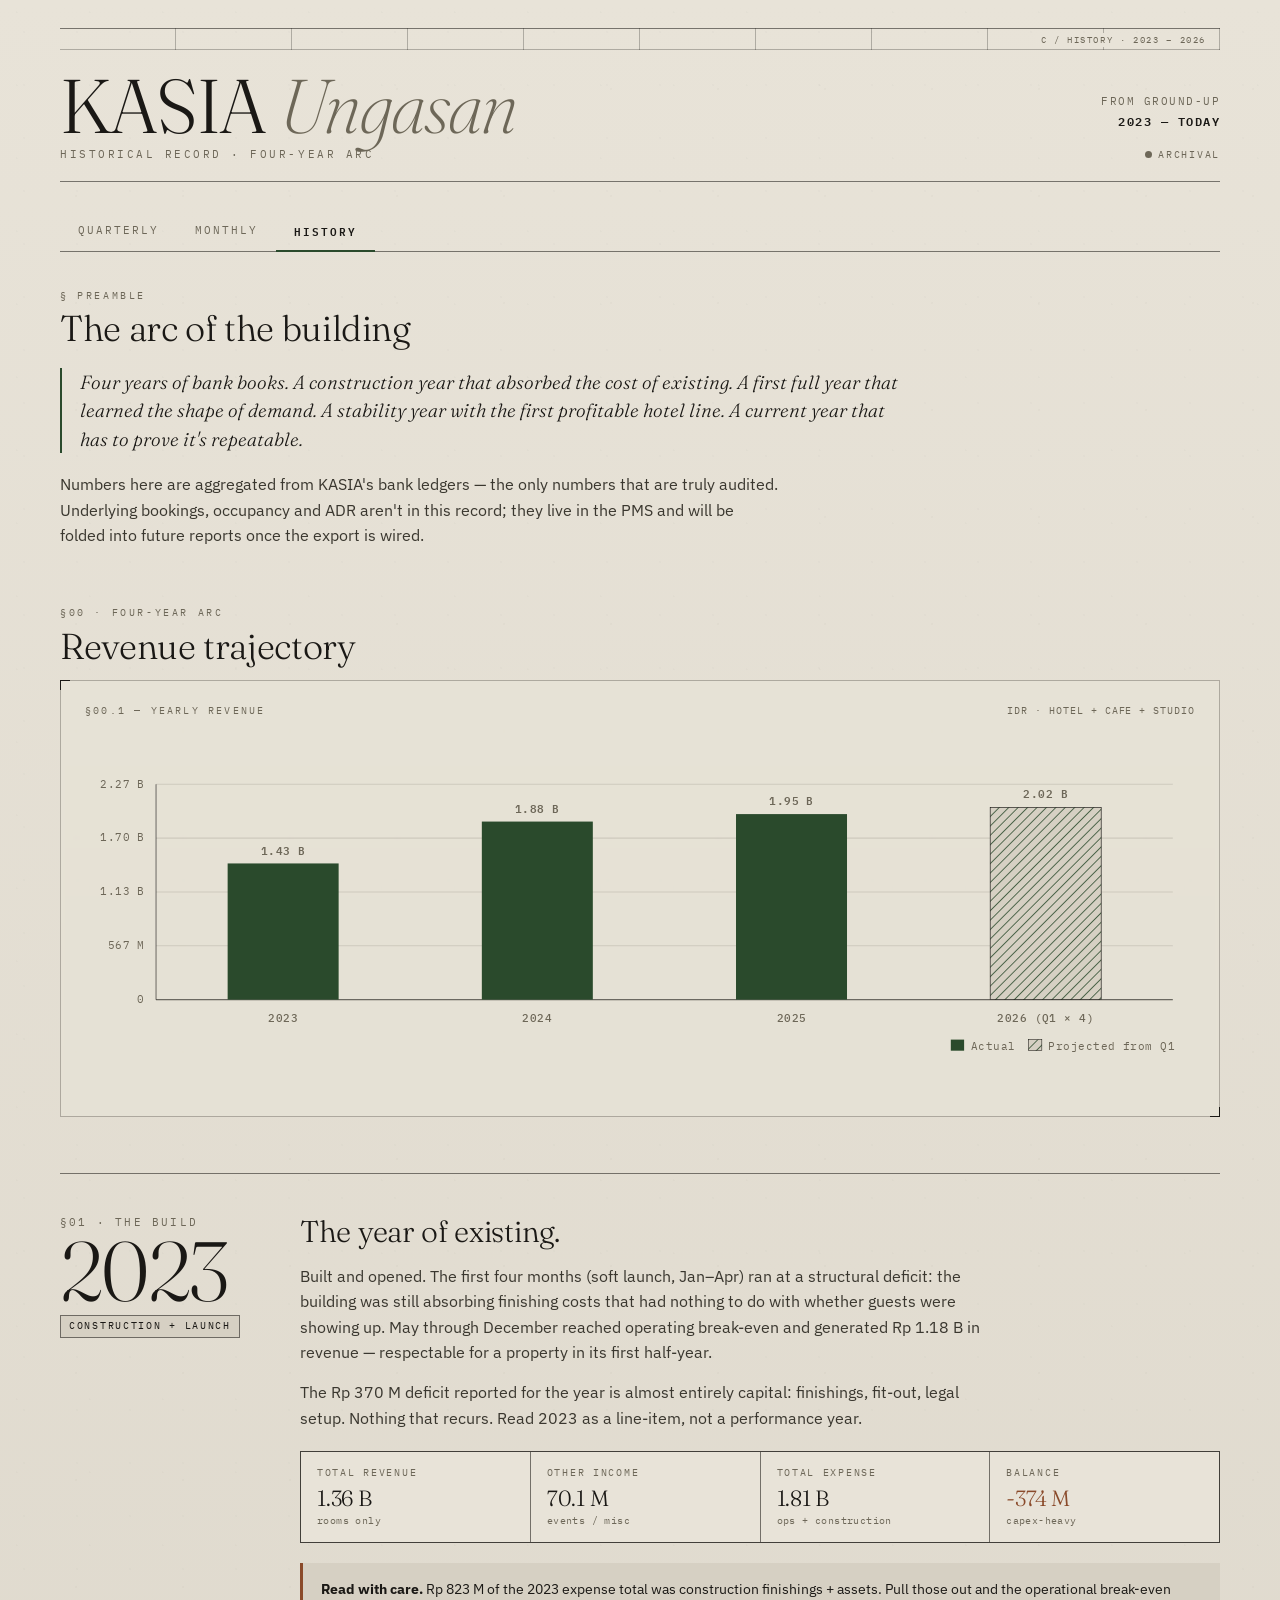
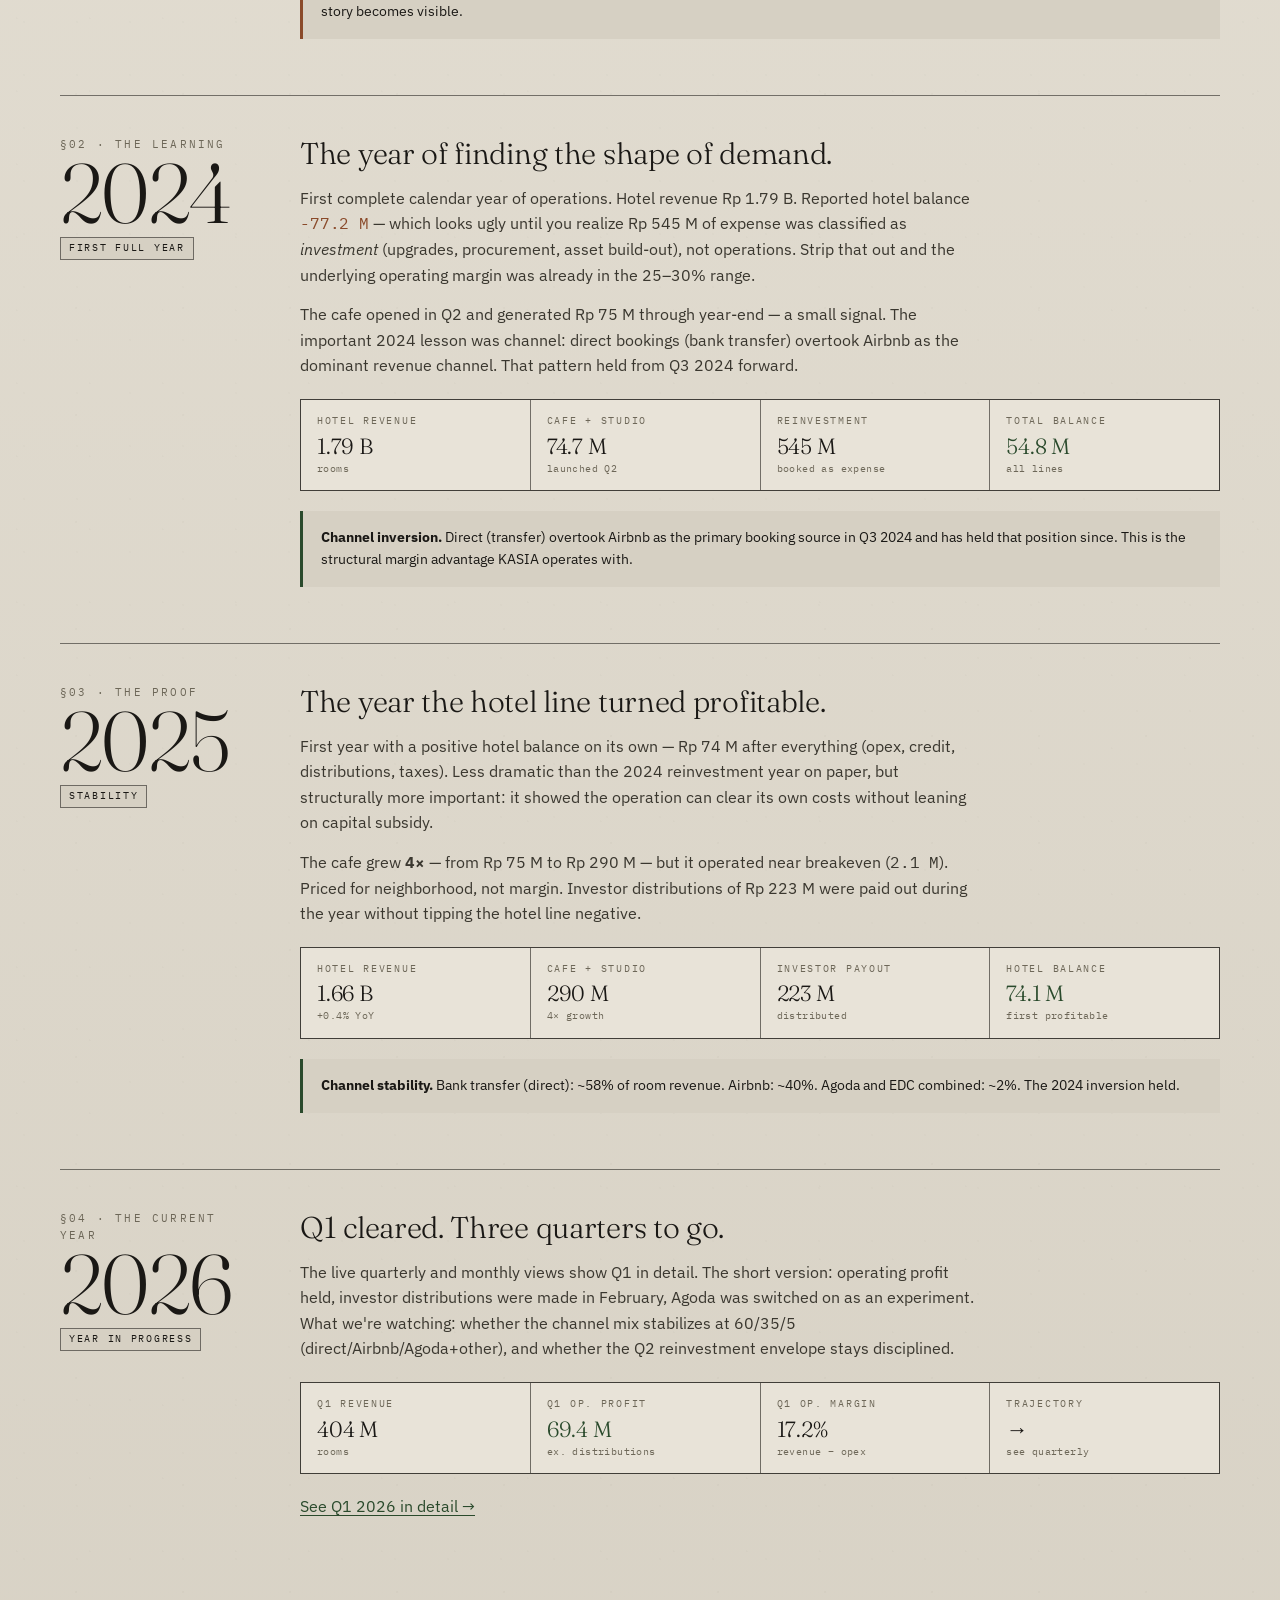
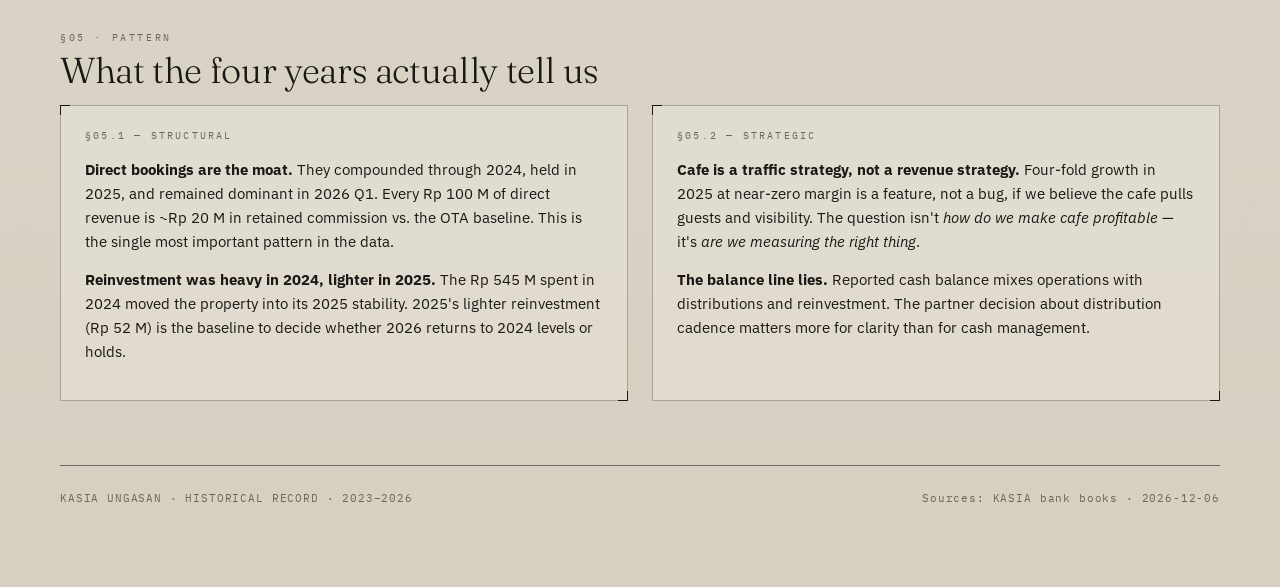
==== historical.html @ acd2a81e "kasia dashboard v0.2 — three views, live sheet" ====
<!DOCTYPE html>
<html lang="en">
<head>
<meta charset="UTF-8" />
<meta name="viewport" content="width=device-width, initial-scale=1" />
<title>KASIA Ungasan · History</title>
<meta name="description" content="KASIA Ungasan — historical narrative 2023–2026. Construction, stabilization, profitability." />
<link rel="preconnect" href="https://fonts.googleapis.com" />
<link rel="preconnect" href="https://fonts.gstatic.com" crossorigin />
<link href="https://fonts.googleapis.com/css2?family=Fraunces:ital,opsz,wght@0,9..144,200..600;1,9..144,200..500&family=IBM+Plex+Mono:wght@400;500;600&family=IBM+Plex+Sans:wght@300;400;500;600&display=swap" rel="stylesheet" />
<link rel="stylesheet" href="assets/style.css" />
<style>
  .phase {
    display: grid;
    grid-template-columns: 200px 1fr;
    gap: 40px;
    padding: 40px 0;
    border-top: 1px solid var(--stroke-strong);
    position: relative;
  }
  .phase:first-of-type { border-top: 0; }
  .phase .marker {
    font-family: var(--mono);
    font-size: 11px;
    letter-spacing: 0.2em;
    text-transform: uppercase;
    color: var(--ink-mute);
  }
  .phase .year {
    font-family: var(--display);
    font-weight: 300;
    font-size: 84px;
    line-height: 0.9;
    letter-spacing: -0.02em;
    color: var(--ink);
    margin: 2px 0 4px;
  }
  .phase .phase-tag {
    display: inline-block;
    padding: 3px 8px;
    background: var(--concrete-1);
    border: 1px solid var(--stroke-strong);
    font-family: var(--mono);
    font-size: 9.5px;
    letter-spacing: 0.18em;
    text-transform: uppercase;
    color: var(--ink);
  }
  .phase h3 {
    font-family: var(--display);
    font-weight: 300;
    font-size: 30px;
    line-height: 1.2;
    letter-spacing: -0.01em;
    margin: 0 0 14px;
  }
  .phase p { font-size: 16px; line-height: 1.6; color: var(--ink-soft); margin: 0 0 14px; max-width: 68ch; }
  .mini-grid {
    display: grid;
    grid-template-columns: repeat(4, 1fr);
    gap: 1px;
    background: var(--stroke-strong);
    border: 1px solid var(--stroke-strong);
    margin: 20px 0;
  }
  .mini {
    background: var(--paper);
    padding: 14px 16px;
  }
  .mini .label {
    font-family: var(--mono);
    font-size: 9.5px;
    letter-spacing: 0.18em;
    text-transform: uppercase;
    color: var(--ink-mute);
    margin-bottom: 6px;
  }
  .mini .num {
    font-family: var(--display);
    font-weight: 300;
    font-size: 22px;
    line-height: 1;
  }
  .mini .sub {
    font-family: var(--mono);
    font-size: 10px;
    color: var(--ink-mute);
    margin-top: 4px;
    letter-spacing: 0.04em;
  }
  @media (max-width: 820px) {
    .phase { grid-template-columns: 1fr; gap: 16px; }
    .phase .year { font-size: 56px; }
    .mini-grid { grid-template-columns: repeat(2, 1fr); }
  }
  .arc-chart { margin: 32px 0; }
</style>
</head>
<body>
<div class="frame">

  <div class="ruler" data-label="C / HISTORY · 2023 – 2026"></div>

  <header class="masthead">
    <div>
      <h1 class="wordmark">KASIA <em>Ungasan</em></h1>
      <p class="subtitle">Historical Record · Four-year arc</p>
    </div>
    <div class="masthead-right">
      From ground-up<br/>
      <strong>2023 — Today</strong><br/>
      <span class="status static">archival</span>
    </div>
  </header>

  <nav class="nav" aria-label="Primary">
    <a href="index.html">Quarterly</a>
    <a href="monthly.html">Monthly</a>
    <a href="historical.html" class="active">History</a>
  </nav>

  <!-- PREAMBLE -->
  <section style="margin-top:24px">
    <div class="section-no">§ preamble</div>
    <h3 class="section-title">The arc of the building</h3>
    <p class="lede">
      Four years of bank books. A construction year that absorbed the cost of existing. A first full year that learned the shape of demand. A stability year with the first profitable hotel line. A current year that has to prove it's repeatable.
    </p>
    <p class="section-lede" style="margin-top:18px">
      Numbers here are aggregated from KASIA's bank ledgers — the only numbers that are truly audited. Underlying bookings, occupancy and ADR aren't in this record; they live in the PMS and will be folded into future reports once the export is wired.
    </p>
  </section>

  <!-- ARC CHART -->
  <section>
    <div class="section-no">§00 · Four-year arc</div>
    <h3 class="section-title">Revenue trajectory</h3>
    <div class="panel">
      <div class="panel-label"><span>§00.1 — YEARLY REVENUE</span><span class="note">IDR · hotel + cafe + studio</span></div>
      <div id="arc-chart" class="arc-chart"></div>
    </div>
  </section>

  <!-- 2023 -->
  <div class="phase" id="y2023">
    <div>
      <div class="marker">§01 · The build</div>
      <div class="year">2023</div>
      <span class="phase-tag">Construction + Launch</span>
    </div>
    <div>
      <h3>The year of existing.</h3>
      <p>Built and opened. The first four months (soft launch, Jan–Apr) ran at a structural deficit: the building was still absorbing finishing costs that had nothing to do with whether guests were showing up. May through December reached operating break-even and generated Rp 1.18 B in revenue — respectable for a property in its first half-year.</p>
      <p>The Rp 370 M deficit reported for the year is almost entirely capital: finishings, fit-out, legal setup. Nothing that recurs. Read 2023 as a line-item, not a performance year.</p>
      <div class="mini-grid">
        <div class="mini"><div class="label">Total revenue</div><div class="num" id="y23-rev">—</div><div class="sub">rooms only</div></div>
        <div class="mini"><div class="label">Other income</div><div class="num" id="y23-other">—</div><div class="sub">events / misc</div></div>
        <div class="mini"><div class="label">Total expense</div><div class="num" id="y23-exp">—</div><div class="sub">ops + construction</div></div>
        <div class="mini"><div class="label">Balance</div><div class="num neg" id="y23-bal">—</div><div class="sub">capex-heavy</div></div>
      </div>
      <div class="callout warn">
        <strong>Read with care.</strong> Rp 823 M of the 2023 expense total was construction finishings + assets. Pull those out and the operational break-even story becomes visible.
      </div>
    </div>
  </div>

  <!-- 2024 -->
  <div class="phase" id="y2024">
    <div>
      <div class="marker">§02 · The learning</div>
      <div class="year">2024</div>
      <span class="phase-tag">First full year</span>
    </div>
    <div>
      <h3>The year of finding the shape of demand.</h3>
      <p>First complete calendar year of operations. Hotel revenue Rp 1.79 B. Reported hotel balance <span class="num neg" id="y24-bal-inline">—</span> — which looks ugly until you realize Rp 545 M of expense was classified as <em>investment</em> (upgrades, procurement, asset build-out), not operations. Strip that out and the underlying operating margin was already in the 25–30% range.</p>
      <p>The cafe opened in Q2 and generated Rp 75 M through year-end — a small signal. The important 2024 lesson was channel: direct bookings (bank transfer) overtook Airbnb as the dominant revenue channel. That pattern held from Q3 2024 forward.</p>
      <div class="mini-grid">
        <div class="mini"><div class="label">Hotel revenue</div><div class="num" id="y24-rev">—</div><div class="sub">rooms</div></div>
        <div class="mini"><div class="label">Cafe + studio</div><div class="num" id="y24-cafe">—</div><div class="sub">launched Q2</div></div>
        <div class="mini"><div class="label">Reinvestment</div><div class="num" id="y24-inv">—</div><div class="sub">booked as expense</div></div>
        <div class="mini"><div class="label">Total balance</div><div class="num pos" id="y24-balall">—</div><div class="sub">all lines</div></div>
      </div>
      <div class="callout">
        <strong>Channel inversion.</strong> Direct (transfer) overtook Airbnb as the primary booking source in Q3 2024 and has held that position since. This is the structural margin advantage KASIA operates with.
      </div>
    </div>
  </div>

  <!-- 2025 -->
  <div class="phase" id="y2025">
    <div>
      <div class="marker">§03 · The proof</div>
      <div class="year">2025</div>
      <span class="phase-tag">Stability</span>
    </div>
    <div>
      <h3>The year the hotel line turned profitable.</h3>
      <p>First year with a positive hotel balance on its own — Rp 74 M after everything (opex, credit, distributions, taxes). Less dramatic than the 2024 reinvestment year on paper, but structurally more important: it showed the operation can clear its own costs without leaning on capital subsidy.</p>
      <p>The cafe grew <strong>4×</strong> — from Rp 75 M to Rp 290 M — but it operated near breakeven (<span class="num" id="y25-cafenet-inline">—</span>). Priced for neighborhood, not margin. Investor distributions of Rp 223 M were paid out during the year without tipping the hotel line negative.</p>
      <div class="mini-grid">
        <div class="mini"><div class="label">Hotel revenue</div><div class="num" id="y25-rev">—</div><div class="sub">+0.4% YoY</div></div>
        <div class="mini"><div class="label">Cafe + studio</div><div class="num" id="y25-cafe">—</div><div class="sub">4× growth</div></div>
        <div class="mini"><div class="label">Investor payout</div><div class="num" id="y25-payout">—</div><div class="sub">distributed</div></div>
        <div class="mini"><div class="label">Hotel balance</div><div class="num pos" id="y25-bal">—</div><div class="sub">first profitable</div></div>
      </div>
      <div class="callout">
        <strong>Channel stability.</strong> Bank transfer (direct): ~58% of room revenue. Airbnb: ~40%. Agoda and EDC combined: ~2%. The 2024 inversion held.
      </div>
    </div>
  </div>

  <!-- 2026 -->
  <div class="phase" id="y2026">
    <div>
      <div class="marker">§04 · The current year</div>
      <div class="year">2026</div>
      <span class="phase-tag">Year in progress</span>
    </div>
    <div>
      <h3>Q1 cleared. Three quarters to go.</h3>
      <p>The live quarterly and monthly views show Q1 in detail. The short version: operating profit held, investor distributions were made in February, Agoda was switched on as an experiment. What we're watching: whether the channel mix stabilizes at 60/35/5 (direct/Airbnb/Agoda+other), and whether the Q2 reinvestment envelope stays disciplined.</p>
      <div class="mini-grid">
        <div class="mini"><div class="label">Q1 revenue</div><div class="num" id="y26-rev">—</div><div class="sub">rooms</div></div>
        <div class="mini"><div class="label">Q1 op. profit</div><div class="num pos" id="y26-op">—</div><div class="sub">ex. distributions</div></div>
        <div class="mini"><div class="label">Q1 op. margin</div><div class="num" id="y26-marg">—</div><div class="sub">revenue − opex</div></div>
        <div class="mini"><div class="label">Trajectory</div><div class="num">→</div><div class="sub">see quarterly</div></div>
      </div>
      <p><a href="index.html">See Q1 2026 in detail →</a></p>
    </div>
  </div>

  <!-- THE PATTERN -->
  <section>
    <div class="section-no">§05 · Pattern</div>
    <h3 class="section-title">What the four years actually tell us</h3>
    <div class="cols-2">
      <div class="panel">
        <div class="panel-label"><span>§05.1 — STRUCTURAL</span></div>
        <div style="font-size:14.5px;line-height:1.65">
          <p><strong>Direct bookings are the moat.</strong> They compounded through 2024, held in 2025, and remained dominant in 2026 Q1. Every Rp 100 M of direct revenue is ~Rp 20 M in retained commission vs. the OTA baseline. This is the single most important pattern in the data.</p>
          <p><strong>Reinvestment was heavy in 2024, lighter in 2025.</strong> The Rp 545 M spent in 2024 moved the property into its 2025 stability. 2025's lighter reinvestment (Rp 52 M) is the baseline to decide whether 2026 returns to 2024 levels or holds.</p>
        </div>
      </div>
      <div class="panel">
        <div class="panel-label"><span>§05.2 — STRATEGIC</span></div>
        <div style="font-size:14.5px;line-height:1.65">
          <p><strong>Cafe is a traffic strategy, not a revenue strategy.</strong> Four-fold growth in 2025 at near-zero margin is a feature, not a bug, if we believe the cafe pulls guests and visibility. The question isn't <em>how do we make cafe profitable</em> — it's <em>are we measuring the right thing</em>.</p>
          <p><strong>The balance line lies.</strong> Reported cash balance mixes operations with distributions and reinvestment. The partner decision about distribution cadence matters more for clarity than for cash management.</p>
        </div>
      </div>
    </div>
  </section>

  <footer class="foot">
    <div>KASIA UNGASAN · HISTORICAL RECORD · 2023–2026</div>
    <div>Sources: KASIA bank books · <span id="gen-time">—</span></div>
  </footer>

</div>

<script src="assets/data.js"></script>
<script>
(async function() {
  document.getElementById('gen-time').textContent = new Date().toISOString().slice(0,10);

  const h23 = KASIA_HISTORY[2023];
  const h24 = KASIA_HISTORY[2024];
  const h25 = KASIA_HISTORY[2025];

  // 2023
  document.getElementById('y23-rev').textContent = fmtIDR(h23.total_revenue);
  document.getElementById('y23-other').textContent = fmtIDR(h23.total_other_income);
  document.getElementById('y23-exp').textContent = fmtIDR(h23.total_expense);
  document.getElementById('y23-bal').textContent = fmtIDR(h23.balance);

  // 2024
  document.getElementById('y24-rev').textContent = fmtIDR(h24.hotel_revenue);
  document.getElementById('y24-cafe').textContent = fmtIDR(h24.cafe_studio_revenue);
  document.getElementById('y24-inv').textContent = fmtIDR(h24.investment);
  document.getElementById('y24-balall').textContent = fmtIDR(h24.balance_all);
  document.getElementById('y24-bal-inline').textContent = fmtIDR(h24.balance_hotel);

  // 2025
  document.getElementById('y25-rev').textContent = fmtIDR(h25.hotel_revenue);
  document.getElementById('y25-cafe').textContent = fmtIDR(h25.cafe_studio_revenue);
  document.getElementById('y25-payout').textContent = fmtIDR(h25.investor_payout);
  document.getElementById('y25-bal').textContent = fmtIDR(h25.balance_hotel);
  document.getElementById('y25-cafenet-inline').textContent = fmtIDR(h25.cafe_studio_revenue - h25.cafe_expense);

  // 2026 Q1
  const { data: d26 } = await loadYear(2026);
  const q1 = { months: d26.months.slice(0, 3) };
  const m26 = computeMetrics(q1);
  document.getElementById('y26-rev').textContent = fmtIDR(m26.revenue);
  document.getElementById('y26-op').textContent = fmtIDR(m26.op_profit);
  document.getElementById('y26-marg').textContent = fmtPct(m26.op_margin);

  // Arc chart — yearly revenue
  renderArc({
    2023: h23.total_revenue + h23.total_other_income,
    2024: h24.total_revenue_all,
    2025: h25.total_revenue_all,
    "2026 (Q1 × 4)": m26.revenue * 4 + (m26.cafe_rev + m26.studio_rev) * 4,   // extrapolated
  });
})();

function renderArc(data) {
  const entries = Object.entries(data);
  const W = 1000, H = 280, PAD_L = 64, PAD_R = 20, PAD_T = 30, PAD_B = 56;
  const plotW = W - PAD_L - PAD_R;
  const plotH = H - PAD_T - PAD_B;
  const maxV = Math.max(...entries.map(e => e[1])) * 1.12;
  const yScale = v => PAD_T + plotH - (v/maxV) * plotH;
  const groupW = plotW / entries.length;
  const barW = Math.min(100, groupW * 0.5);

  const ticks = [0, 0.25, 0.5, 0.75, 1].map(t => t * maxV);
  const grid = ticks.map(v => `<line class="grid" x1="${PAD_L}" x2="${W-PAD_R}" y1="${yScale(v)}" y2="${yScale(v)}"/>
    <text x="${PAD_L - 10}" y="${yScale(v)+3}" text-anchor="end">${esc(fmtIDR(v))}</text>`).join('');

  const bars = entries.map(([label, v], i) => {
    const cx = PAD_L + groupW * i + groupW / 2;
    const y = yScale(v);
    const isProj = label.includes('Q1');
    const fill = isProj ? 'url(#hatch-arc)' : 'var(--jungle)';
    return `
      <g>
        <rect fill="${fill}" ${isProj ? 'stroke="var(--ink)" stroke-width="0.6"' : ''} x="${cx - barW/2}" y="${y}" width="${barW}" height="${plotH + PAD_T - y}"/>
        <text x="${cx}" y="${H - PAD_B + 20}" text-anchor="middle" fill="var(--ink)" font-weight="500" font-size="11">${esc(label)}</text>
        <text x="${cx}" y="${y - 8}" text-anchor="middle" font-size="11" fill="var(--ink)" font-weight="600">${esc(fmtIDR(v))}</text>
      </g>`;
  }).join('');

  document.getElementById('arc-chart').innerHTML = `
    <svg viewBox="0 0 ${W} ${H}" role="img" aria-label="Revenue trajectory 2023 to 2026" style="width:100%;height:auto;display:block">
      <defs>
        <pattern id="hatch-arc" width="6" height="6" patternUnits="userSpaceOnUse" patternTransform="rotate(45)">
          <rect width="6" height="6" fill="var(--concrete-1)"/>
          <line x1="0" y1="0" x2="0" y2="6" stroke="var(--jungle)" stroke-width="1.4"/>
        </pattern>
      </defs>
      ${grid}
      <line class="axis" x1="${PAD_L}" x2="${W-PAD_R}" y1="${PAD_T + plotH}" y2="${PAD_T + plotH}"/>
      <line class="axis" x1="${PAD_L}" x2="${PAD_L}" y1="${PAD_T}" y2="${PAD_T + plotH}"/>
      ${bars}
      <g transform="translate(${W - PAD_R - 200}, ${H - 10})">
        <rect fill="var(--jungle)" x="0" y="-10" width="12" height="10"/>
        <text x="18" y="-1">Actual</text>
        <rect fill="url(#hatch-arc)" stroke="var(--ink)" stroke-width="0.5" x="70" y="-10" width="12" height="10"/>
        <text x="88" y="-1">Projected from Q1</text>
      </g>
    </svg>`;
}
</script>
</body>
</html>
---- assets/style.css ----
/* =============================================================
   KASIA UNGASAN · shared stylesheet
   Tropical brutalist: raw concrete, exposed structure, jungle green
   ============================================================= */

:root {
  /* Concrete palette — warm, slightly yellow-gray like board-formed concrete */
  --concrete-0:   #e8e3d8;   /* pale concrete (paper) */
  --concrete-1:   #d6d0c3;   /* raw surface */
  --concrete-2:   #bfb8a8;   /* shadowed form */
  --concrete-3:   #8e8676;   /* deep shadow */
  --ink:          #1a1815;   /* almost-black, warmer than pure black */
  --ink-soft:     #3a372f;
  --ink-mute:     #6d6758;

  /* Jungle accents — only one dominant green, used sparingly */
  --jungle:       #2a4a2c;   /* deep jungle green */
  --jungle-lt:    #4a7040;   /* mid foliage */
  --jungle-bright:#7aa155;   /* tropical light */
  --rust:         #8a4a2a;   /* oxidized rebar — used only for negatives */

  /* Semantic */
  --paper:        var(--concrete-0);
  --surface:      var(--concrete-1);
  --stroke:       rgba(26, 24, 21, 0.28);
  --stroke-strong:rgba(26, 24, 21, 0.55);
  --stroke-soft:  rgba(26, 24, 21, 0.12);
  --pos:          var(--jungle);
  --neg:          var(--rust);

  /* Type */
  --sans: "IBM Plex Sans", system-ui, -apple-system, Segoe UI, Helvetica, Arial, sans-serif;
  --mono: "IBM Plex Mono", ui-monospace, Menlo, Consolas, monospace;
  --display: "Fraunces", Georgia, serif;
}

/* ---------- reset ---------- */
*, *::before, *::after { box-sizing: border-box; }
html, body { margin: 0; padding: 0; }
body {
  font-family: var(--sans);
  font-size: 15px;
  line-height: 1.55;
  color: var(--ink);
  background: var(--paper);
  /* Subtle concrete noise — no images, pure CSS */
  background-image:
    radial-gradient(circle at 23% 17%, rgba(26,24,21,0.020) 0 1px, transparent 1px),
    radial-gradient(circle at 71% 83%, rgba(26,24,21,0.022) 0 1px, transparent 1px),
    radial-gradient(circle at 45% 60%, rgba(26,24,21,0.015) 0 1.2px, transparent 1.2px),
    linear-gradient(180deg, var(--concrete-0) 0%, var(--concrete-1) 100%);
  background-size: 73px 73px, 107px 107px, 53px 53px, 100% 100%;
  min-height: 100vh;
  -webkit-font-smoothing: antialiased;
}

a { color: var(--jungle); text-decoration-thickness: 1px; text-underline-offset: 3px; }

/* ---------- architectural frame ---------- */
.frame {
  max-width: 1240px;
  margin: 0 auto;
  padding: 28px 40px 80px;
  position: relative;
}
@media (max-width: 720px) {
  .frame { padding: 20px 20px 60px; }
}

/* Top ruler — exposed measuring strip */
.ruler {
  height: 22px;
  border-top: 1px solid var(--stroke-strong);
  border-bottom: 1px solid var(--stroke);
  position: relative;
  margin-bottom: 22px;
  background:
    repeating-linear-gradient(90deg,
      transparent 0 calc(10% - 1px),
      var(--stroke) calc(10% - 1px) 10%);
}
.ruler::after {
  content: attr(data-label);
  position: absolute;
  top: 4px; right: 8px;
  font-family: var(--mono);
  font-size: 9px;
  letter-spacing: 0.18em;
  text-transform: uppercase;
  color: var(--ink-mute);
  background: var(--paper);
  padding: 0 6px;
}

/* ---------- masthead ---------- */
.masthead {
  display: flex;
  align-items: flex-end;
  justify-content: space-between;
  gap: 32px;
  padding-bottom: 18px;
  border-bottom: 1px solid var(--stroke-strong);
  margin-bottom: 28px;
}
.wordmark {
  font-family: var(--display);
  font-weight: 300;
  font-size: clamp(38px, 7vw, 76px);
  line-height: 0.9;
  letter-spacing: -0.015em;
  color: var(--ink);
  margin: 0;
}
.wordmark em {
  font-style: italic;
  font-weight: 200;
  color: var(--ink-mute);
}
.subtitle {
  font-family: var(--mono);
  font-size: 10.5px;
  letter-spacing: 0.24em;
  text-transform: uppercase;
  color: var(--ink-mute);
  margin: 6px 0 0;
}
.masthead-right {
  font-family: var(--mono);
  font-size: 10.5px;
  letter-spacing: 0.14em;
  text-transform: uppercase;
  color: var(--ink-mute);
  text-align: right;
  min-width: 180px;
}
.masthead-right strong {
  display: block;
  color: var(--ink);
  font-weight: 600;
  font-size: 12px;
  margin-top: 2px;
}

/* ---------- nav tabs ---------- */
.nav {
  display: flex;
  gap: 0;
  border-bottom: 1px solid var(--stroke-strong);
  margin-bottom: 36px;
  font-family: var(--mono);
  font-size: 11px;
  letter-spacing: 0.18em;
  text-transform: uppercase;
}
.nav a {
  padding: 12px 18px 11px;
  color: var(--ink-mute);
  text-decoration: none;
  border-bottom: 2px solid transparent;
  margin-bottom: -1px;
  transition: color 0.15s;
}
.nav a:hover { color: var(--ink); }
.nav a.active {
  color: var(--ink);
  border-bottom-color: var(--jungle);
  font-weight: 600;
}

/* ---------- section headings ---------- */
.section-no {
  font-family: var(--mono);
  font-size: 10px;
  letter-spacing: 0.26em;
  color: var(--ink-mute);
  text-transform: uppercase;
  margin-bottom: 6px;
}
.section-title {
  font-family: var(--display);
  font-weight: 300;
  font-size: clamp(24px, 3.5vw, 36px);
  line-height: 1.1;
  letter-spacing: -0.01em;
  margin: 0 0 14px;
  color: var(--ink);
}
.section-lede {
  font-size: 16px;
  line-height: 1.6;
  color: var(--ink-soft);
  max-width: 72ch;
  margin: 0 0 28px;
}
section { margin: 56px 0; scroll-margin-top: 20px; }

/* ---------- panel (card) — exposed corners ---------- */
.panel {
  position: relative;
  background: rgba(232, 227, 216, 0.55);  /* translucent paper */
  border: 1px solid var(--stroke);
  padding: 22px 24px;
  backdrop-filter: blur(2px);
}
.panel::before,
.panel::after,
.panel > .corner-tl,
.panel > .corner-br {
  content: "";
  position: absolute;
  width: 10px; height: 10px;
  border: 1px solid var(--ink);
}
.panel::before { top: -1px; left: -1px; border-right: 0; border-bottom: 0; }
.panel::after  { bottom: -1px; right: -1px; border-left: 0; border-top: 0; }
.panel > .corner-tl { top: -1px; right: -1px; border-left: 0; border-bottom: 0; }
.panel > .corner-br { bottom: -1px; left: -1px; border-right: 0; border-top: 0; }
.panel-label {
  font-family: var(--mono);
  font-size: 10px;
  letter-spacing: 0.22em;
  text-transform: uppercase;
  color: var(--ink-mute);
  margin: 0 0 14px;
  display: flex;
  justify-content: space-between;
  align-items: baseline;
  gap: 12px;
}
.panel-label .note { color: var(--ink-mute); letter-spacing: 0.1em; font-size: 9.5px; }

/* ---------- kpi grid ---------- */
.kpi-grid {
  display: grid;
  grid-template-columns: repeat(4, 1fr);
  gap: 1px;
  background: var(--stroke-strong);
  border: 1px solid var(--stroke-strong);
}
.kpi {
  background: var(--paper);
  padding: 20px 22px 22px;
  position: relative;
}
.kpi-label {
  font-family: var(--mono);
  font-size: 10px;
  letter-spacing: 0.2em;
  text-transform: uppercase;
  color: var(--ink-mute);
  margin-bottom: 10px;
}
.kpi-value {
  font-family: var(--display);
  font-weight: 300;
  font-size: 34px;
  line-height: 1;
  letter-spacing: -0.01em;
  color: var(--ink);
}
.kpi-unit {
  font-family: var(--mono);
  font-size: 11px;
  color: var(--ink-mute);
  margin-left: 4px;
  letter-spacing: 0.08em;
}
.kpi-sub {
  margin-top: 10px;
  font-family: var(--mono);
  font-size: 10.5px;
  color: var(--ink-mute);
  letter-spacing: 0.04em;
}
.kpi-sub.pos { color: var(--pos); }
.kpi-sub.neg { color: var(--neg); }
.kpi-sub.coming {
  color: var(--ink-mute);
  font-style: italic;
  letter-spacing: 0.05em;
}
@media (max-width: 900px) { .kpi-grid { grid-template-columns: repeat(2, 1fr); } }
@media (max-width: 500px) { .kpi-grid { grid-template-columns: 1fr; } }

/* ---------- number display ---------- */
.num, .amount {
  font-family: var(--mono);
  font-variant-numeric: tabular-nums;
  letter-spacing: -0.01em;
}
.pos { color: var(--pos); }
.neg { color: var(--neg); }

/* ---------- two-column layouts ---------- */
.cols-2 { display: grid; grid-template-columns: 1fr 1fr; gap: 24px; }
.cols-3 { display: grid; grid-template-columns: repeat(3, 1fr); gap: 24px; }
.cols-2-2 { display: grid; grid-template-columns: 2fr 1fr; gap: 24px; }
@media (max-width: 800px) {
  .cols-2, .cols-3, .cols-2-2 { grid-template-columns: 1fr; }
}

/* ---------- tables ---------- */
.tbl {
  width: 100%;
  border-collapse: collapse;
  font-size: 13.5px;
}
.tbl th, .tbl td {
  text-align: left;
  padding: 9px 14px;
  border-bottom: 1px solid var(--stroke-soft);
}
.tbl th {
  font-family: var(--mono);
  font-weight: 500;
  font-size: 10px;
  letter-spacing: 0.16em;
  text-transform: uppercase;
  color: var(--ink-mute);
  border-bottom: 1px solid var(--stroke-strong);
  padding-bottom: 7px;
}
.tbl td.num { text-align: right; }
.tbl th.num { text-align: right; }
.tbl tr:last-child td { border-bottom: 0; }
.tbl tr.total td {
  border-top: 1px solid var(--stroke-strong);
  font-weight: 600;
  padding-top: 10px;
}

/* ---------- bar chart (horizontal) ---------- */
.bars { display: flex; flex-direction: column; gap: 10px; }
.bar-row {
  display: grid;
  grid-template-columns: 130px 1fr 110px;
  gap: 12px;
  align-items: center;
  font-size: 13px;
}
.bar-row .label { font-family: var(--mono); font-size: 11px; letter-spacing: 0.04em; color: var(--ink-soft); }
.bar-row .track {
  height: 14px;
  background: var(--concrete-2);
  border: 1px solid var(--stroke-soft);
  position: relative;
  overflow: hidden;
}
.bar-row .fill {
  height: 100%;
  background:
    repeating-linear-gradient(90deg,
      var(--jungle) 0 4px, var(--jungle-lt) 4px 8px);
}
.bar-row .fill.alt { background: var(--ink); }
.bar-row .val { font-family: var(--mono); font-size: 12px; text-align: right; color: var(--ink); }

/* ---------- tags / chips ---------- */
.tag {
  display: inline-block;
  font-family: var(--mono);
  font-size: 9.5px;
  letter-spacing: 0.18em;
  text-transform: uppercase;
  padding: 3px 8px;
  border: 1px solid var(--stroke-strong);
  color: var(--ink-soft);
  background: var(--paper);
}
.tag.pos { color: var(--jungle); border-color: var(--jungle); }
.tag.neg { color: var(--rust); border-color: var(--rust); }
.tag.soft { color: var(--ink-mute); border-color: var(--stroke); }

/* ---------- blockquote / lede ---------- */
.lede {
  font-size: 19px;
  line-height: 1.5;
  color: var(--ink);
  max-width: 70ch;
  padding-left: 18px;
  border-left: 2px solid var(--jungle);
  font-family: var(--display);
  font-weight: 300;
  font-style: italic;
}
.callout {
  background: var(--concrete-1);
  border-left: 3px solid var(--jungle);
  padding: 16px 18px;
  font-size: 14px;
  margin: 16px 0;
}
.callout strong { color: var(--ink); }
.callout.warn { border-left-color: var(--rust); }

/* ---------- footer ---------- */
.foot {
  margin-top: 64px;
  padding-top: 24px;
  border-top: 1px solid var(--stroke-strong);
  font-family: var(--mono);
  font-size: 10.5px;
  color: var(--ink-mute);
  letter-spacing: 0.08em;
  display: flex;
  justify-content: space-between;
  gap: 24px;
  flex-wrap: wrap;
}

/* ---------- status pill ---------- */
.status {
  display: inline-flex;
  align-items: center;
  gap: 6px;
  font-family: var(--mono);
  font-size: 9.5px;
  letter-spacing: 0.18em;
  text-transform: uppercase;
  color: var(--ink-mute);
}
.status::before {
  content: "";
  display: inline-block;
  width: 7px; height: 7px;
  border-radius: 50%;
  background: var(--ink-mute);
}
.status.live::before { background: var(--jungle-bright); box-shadow: 0 0 0 3px rgba(122,161,85,0.2); }
.status.static::before { background: var(--ink-mute); }

/* ---------- hero stat (top of page) ---------- */
.hero-stat {
  display: grid;
  grid-template-columns: 1fr auto;
  gap: 32px;
  align-items: end;
  padding: 28px 0 32px;
  border-bottom: 1px solid var(--stroke-strong);
  margin-bottom: 36px;
}
.hero-stat .main-num {
  font-family: var(--display);
  font-weight: 300;
  font-size: clamp(48px, 9vw, 96px);
  line-height: 0.95;
  letter-spacing: -0.02em;
  color: var(--ink);
  margin: 0;
}
.hero-stat .main-label {
  font-family: var(--mono);
  font-size: 11px;
  letter-spacing: 0.2em;
  text-transform: uppercase;
  color: var(--ink-mute);
  margin-top: 8px;
}
.hero-stat .main-sub {
  font-size: 15px;
  color: var(--ink-soft);
  margin-top: 6px;
  max-width: 45ch;
}
.hero-stat aside {
  text-align: right;
  font-family: var(--mono);
  font-size: 11px;
  color: var(--ink-mute);
  letter-spacing: 0.08em;
  line-height: 1.6;
}
.hero-stat aside b { color: var(--ink); font-weight: 600; }

/* ---------- SVG chart defaults ---------- */
svg text { font-family: var(--mono); font-size: 10px; fill: var(--ink-mute); letter-spacing: 0.04em; }
svg .axis { stroke: var(--stroke-strong); stroke-width: 1; fill: none; }
svg .grid { stroke: var(--stroke-soft); stroke-width: 1; fill: none; }
svg .series-pos { fill: var(--jungle); }
svg .series-neg { fill: var(--rust); }
svg .series-mute { fill: var(--concrete-3); }
svg .series-line { stroke: var(--jungle); stroke-width: 1.5; fill: none; }
svg .series-dot { fill: var(--jungle); stroke: var(--paper); stroke-width: 2; }

/* ---------- utility ---------- */
.mono { font-family: var(--mono); }
.muted { color: var(--ink-mute); }
.soft  { color: var(--ink-soft); }
.sr-only { position: absolute; left: -9999px; }
.hr {
  height: 1px;
  background: var(--stroke-strong);
  margin: 24px 0;
  position: relative;
}
.hr::before {
  content: "";
  position: absolute;
  left: 0; top: -3px;
  width: 24px; height: 7px;
  background: var(--jungle);
}

/* ---------- footnote ---------- */
.footnote {
  font-size: 11.5px;
  color: var(--ink-mute);
  line-height: 1.5;
  margin-top: 12px;
  padding-left: 14px;
  border-left: 1px solid var(--stroke);
  font-family: var(--mono);
  letter-spacing: 0.02em;
}
.footnote b { color: var(--ink-soft); font-weight: 600; }
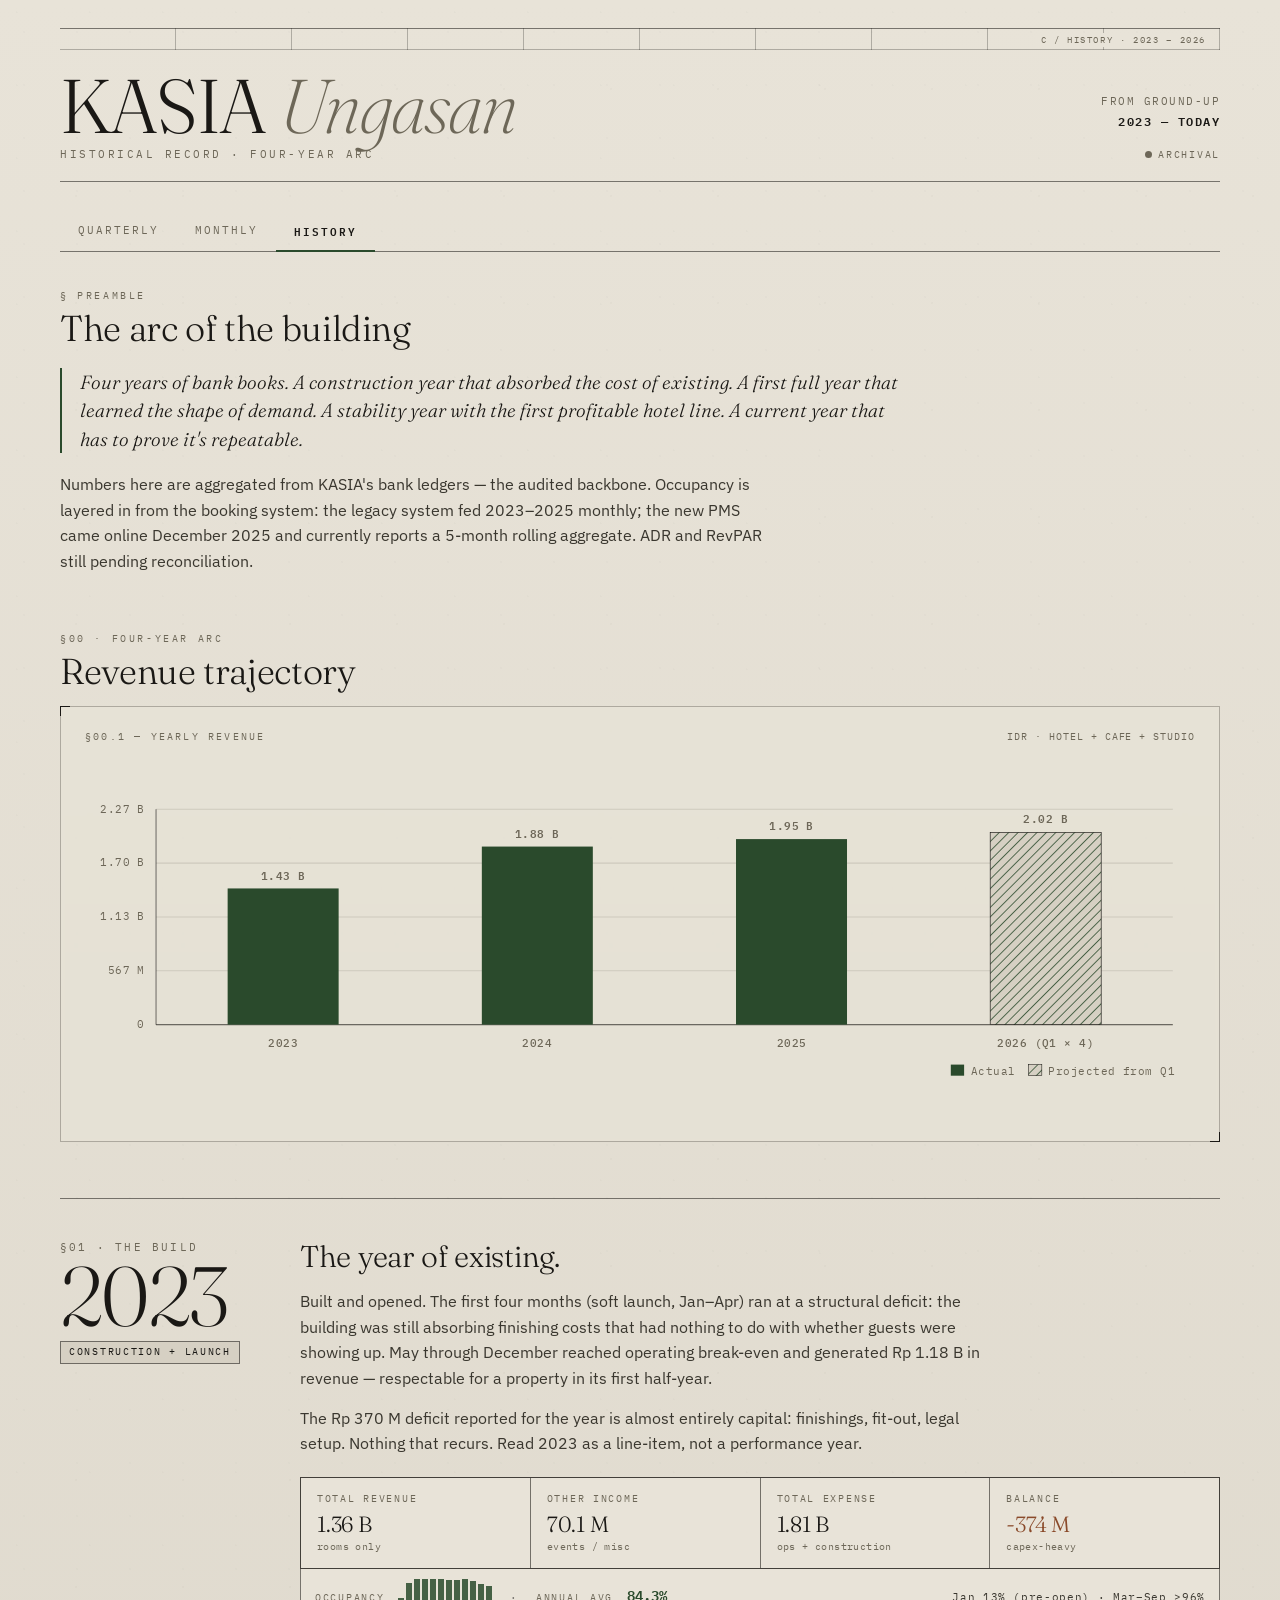
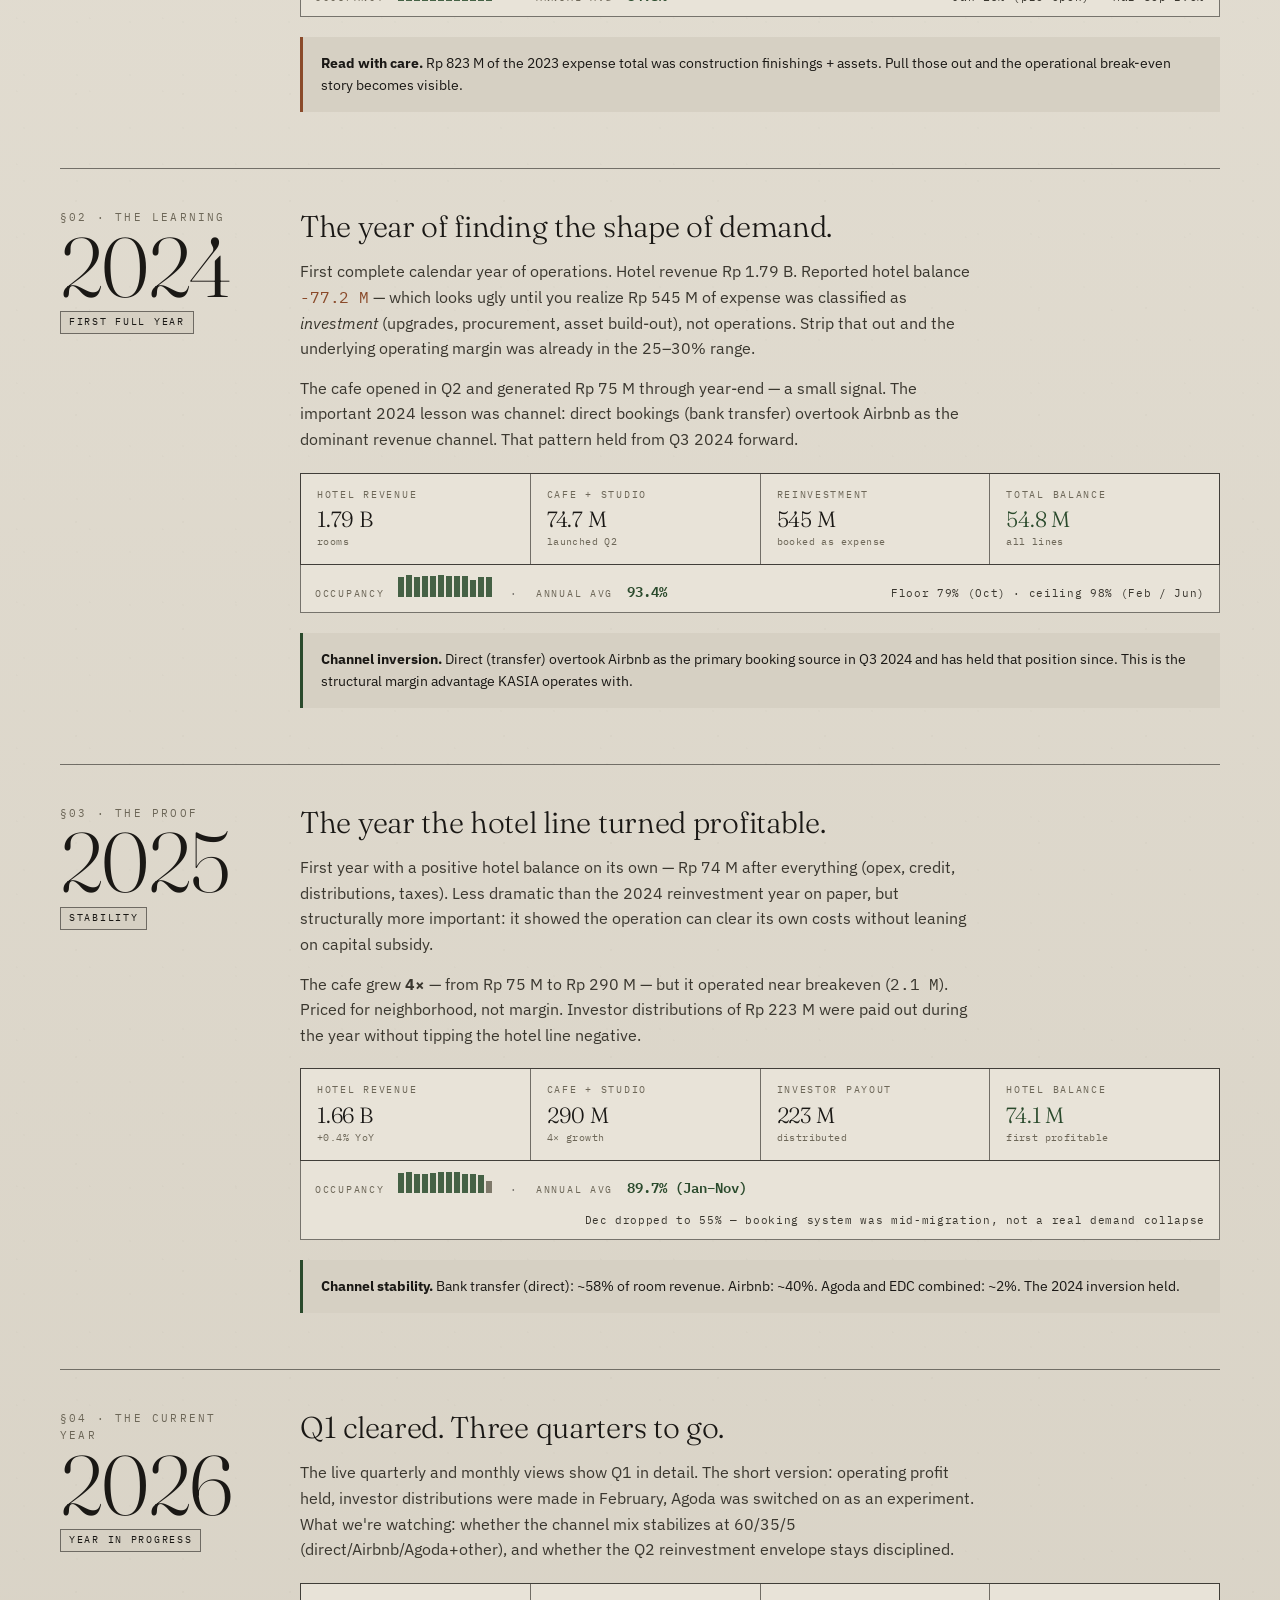
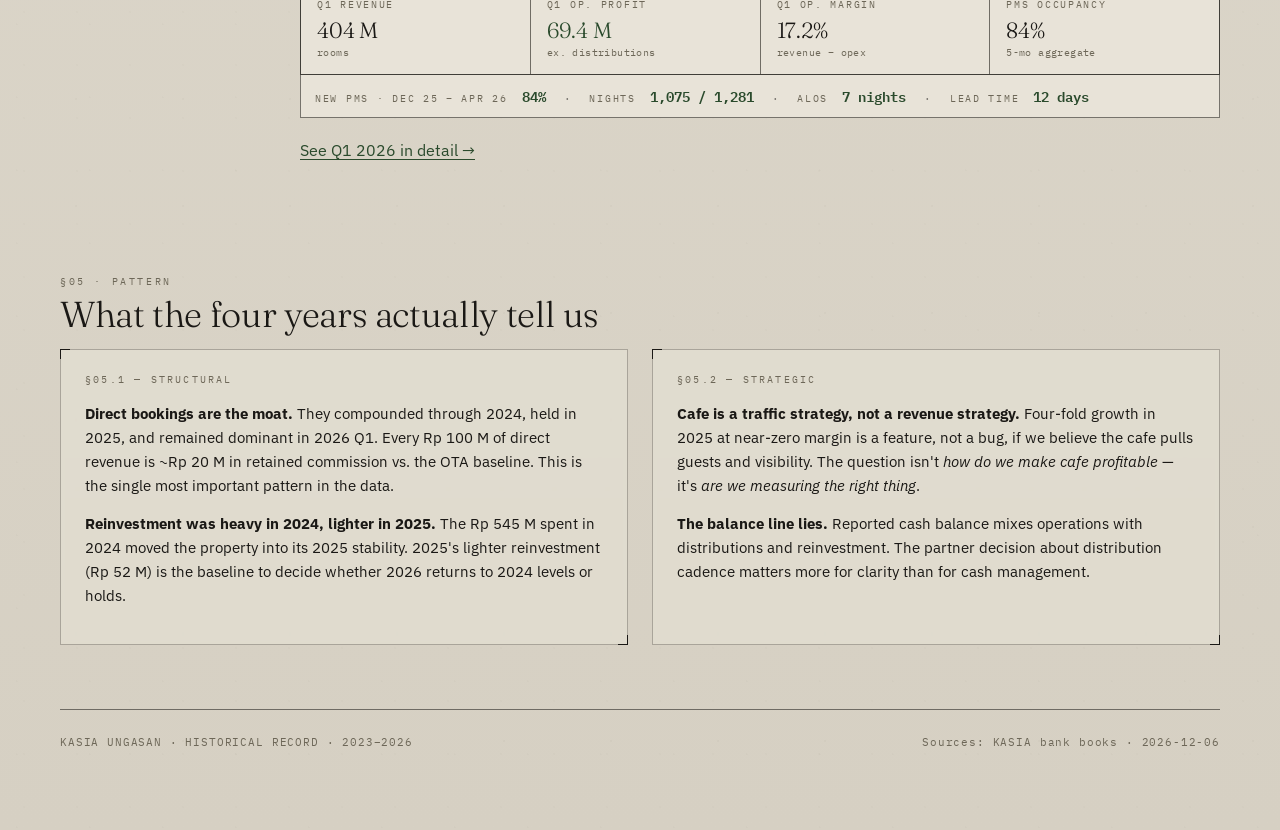
==== commit 8f8fd8aa: "Add occupancy data (legacy 2023-25 monthly + new PMS Dec25-Apr26 aggregate)" ====
--- a/historical.html
+++ b/historical.html
@@ -94,6 +94,54 @@
     .mini-grid { grid-template-columns: repeat(2, 1fr); }
   }
   .arc-chart { margin: 32px 0; }
+  .occ-strip {
+    display: flex;
+    align-items: baseline;
+    gap: 14px;
+    flex-wrap: wrap;
+    padding: 10px 14px;
+    border: 1px solid var(--stroke-strong);
+    border-top: 0;
+    margin: -20px 0 20px;
+    background: var(--paper);
+    font-family: var(--mono);
+    font-size: 11px;
+    letter-spacing: 0.06em;
+  }
+  .occ-strip .key {
+    color: var(--ink-mute);
+    text-transform: uppercase;
+    letter-spacing: 0.18em;
+    font-size: 9.5px;
+  }
+  .occ-strip .val {
+    color: var(--jungle);
+    font-weight: 600;
+    font-size: 14px;
+    letter-spacing: 0;
+  }
+  .occ-strip .sep {
+    color: var(--stroke-strong);
+    padding: 0 4px;
+  }
+  .occ-strip .annual {
+    margin-left: auto;
+    color: var(--ink-soft);
+  }
+  .occ-spark {
+    display: inline-flex;
+    align-items: flex-end;
+    gap: 2px;
+    height: 22px;
+  }
+  .occ-spark span {
+    display: block;
+    width: 6px;
+    background: var(--jungle);
+    opacity: 0.85;
+  }
+  .occ-spark span.empty { background: var(--stroke-soft); opacity: 0.45; }
+  .occ-spark span.transition { background: var(--ink-mute); }
 </style>
 </head>
 <body>
@@ -127,7 +175,7 @@
       Four years of bank books. A construction year that absorbed the cost of existing. A first full year that learned the shape of demand. A stability year with the first profitable hotel line. A current year that has to prove it's repeatable.
     </p>
     <p class="section-lede" style="margin-top:18px">
-      Numbers here are aggregated from KASIA's bank ledgers — the only numbers that are truly audited. Underlying bookings, occupancy and ADR aren't in this record; they live in the PMS and will be folded into future reports once the export is wired.
+      Numbers here are aggregated from KASIA's bank ledgers — the audited backbone. Occupancy is layered in from the booking system: the legacy system fed 2023–2025 monthly; the new PMS came online December 2025 and currently reports a 5-month rolling aggregate. ADR and RevPAR still pending reconciliation.
     </p>
   </section>
 
@@ -158,6 +206,14 @@
         <div class="mini"><div class="label">Total expense</div><div class="num" id="y23-exp">—</div><div class="sub">ops + construction</div></div>
         <div class="mini"><div class="label">Balance</div><div class="num neg" id="y23-bal">—</div><div class="sub">capex-heavy</div></div>
       </div>
+      <div class="occ-strip">
+        <span class="key">Occupancy</span>
+        <span class="occ-spark" id="y23-occ-spark"></span>
+        <span class="sep">·</span>
+        <span class="key">Annual avg</span>
+        <span class="val" id="y23-occ-avg">—</span>
+        <span class="annual">Jan 13% (pre-open) · Mar–Sep ≥96%</span>
+      </div>
       <div class="callout warn">
         <strong>Read with care.</strong> Rp 823 M of the 2023 expense total was construction finishings + assets. Pull those out and the operational break-even story becomes visible.
       </div>
@@ -181,6 +237,14 @@
         <div class="mini"><div class="label">Reinvestment</div><div class="num" id="y24-inv">—</div><div class="sub">booked as expense</div></div>
         <div class="mini"><div class="label">Total balance</div><div class="num pos" id="y24-balall">—</div><div class="sub">all lines</div></div>
       </div>
+      <div class="occ-strip">
+        <span class="key">Occupancy</span>
+        <span class="occ-spark" id="y24-occ-spark"></span>
+        <span class="sep">·</span>
+        <span class="key">Annual avg</span>
+        <span class="val" id="y24-occ-avg">—</span>
+        <span class="annual">Floor 79% (Oct) · ceiling 98% (Feb / Jun)</span>
+      </div>
       <div class="callout">
         <strong>Channel inversion.</strong> Direct (transfer) overtook Airbnb as the primary booking source in Q3 2024 and has held that position since. This is the structural margin advantage KASIA operates with.
       </div>
@@ -204,6 +268,14 @@
         <div class="mini"><div class="label">Investor payout</div><div class="num" id="y25-payout">—</div><div class="sub">distributed</div></div>
         <div class="mini"><div class="label">Hotel balance</div><div class="num pos" id="y25-bal">—</div><div class="sub">first profitable</div></div>
       </div>
+      <div class="occ-strip">
+        <span class="key">Occupancy</span>
+        <span class="occ-spark" id="y25-occ-spark"></span>
+        <span class="sep">·</span>
+        <span class="key">Annual avg</span>
+        <span class="val" id="y25-occ-avg">—</span>
+        <span class="annual">Dec dropped to 55% — booking system was mid-migration, not a real demand collapse</span>
+      </div>
       <div class="callout">
         <strong>Channel stability.</strong> Bank transfer (direct): ~58% of room revenue. Airbnb: ~40%. Agoda and EDC combined: ~2%. The 2024 inversion held.
       </div>
@@ -224,7 +296,20 @@
         <div class="mini"><div class="label">Q1 revenue</div><div class="num" id="y26-rev">—</div><div class="sub">rooms</div></div>
         <div class="mini"><div class="label">Q1 op. profit</div><div class="num pos" id="y26-op">—</div><div class="sub">ex. distributions</div></div>
         <div class="mini"><div class="label">Q1 op. margin</div><div class="num" id="y26-marg">—</div><div class="sub">revenue − opex</div></div>
-        <div class="mini"><div class="label">Trajectory</div><div class="num">→</div><div class="sub">see quarterly</div></div>
+        <div class="mini"><div class="label">PMS occupancy</div><div class="num" id="y26-occ">—</div><div class="sub">5-mo aggregate</div></div>
+      </div>
+      <div class="occ-strip">
+        <span class="key">New PMS · Dec 25 – Apr 26</span>
+        <span class="val" id="y26-occ-strip">—</span>
+        <span class="sep">·</span>
+        <span class="key">Nights</span>
+        <span class="val" id="y26-nights-strip">—</span>
+        <span class="sep">·</span>
+        <span class="key">ALOS</span>
+        <span class="val" id="y26-alos-strip">—</span>
+        <span class="sep">·</span>
+        <span class="key">Lead time</span>
+        <span class="val" id="y26-lead-strip">—</span>
       </div>
       <p><a href="index.html">See Q1 2026 in detail →</a></p>
     </div>
@@ -295,6 +380,9 @@
   document.getElementById('y26-rev').textContent = fmtIDR(m26.revenue);
   document.getElementById('y26-op').textContent = fmtIDR(m26.op_profit);
   document.getElementById('y26-marg').textContent = fmtPct(m26.op_margin);
+
+  // Occupancy — per year sparks + annual avg
+  renderOccupancyStrips();
 
   // Arc chart — yearly revenue
   renderArc({
@@ -352,6 +440,49 @@
       </g>
     </svg>`;
 }
+
+function renderOccupancyStrips() {
+  if (!window.KASIA_OCCUPANCY) return;
+  const occ = window.KASIA_OCCUPANCY;
+  [2023, 2024, 2025].forEach(year => {
+    const arr = occ.byYear[year] || [];
+    const sparkEl = document.getElementById(`y${String(year).slice(2)}-occ-spark`);
+    if (sparkEl) {
+      sparkEl.innerHTML = arr.map((v, i) => {
+        if (v == null) return '<span class="empty" style="height:3px"></span>';
+        // Flag the Dec 2025 transition reading visually
+        const isTransition = (year === 2025 && i === 11);
+        const cls = isTransition ? 'transition' : '';
+        const h = Math.max(3, Math.round(v * 22));
+        const t = isTransition
+          ? `Dec ${year}: ${fmtPct(v)} — booking system in mid-migration`
+          : `${MONTH_NAMES[i]} ${year}: ${fmtPct(v)}`;
+        return `<span class="${cls}" style="height:${h}px" title="${t}"></span>`;
+      }).join('');
+    }
+    const avg = occ.annualAvg(year);
+    const avgEl = document.getElementById(`y${String(year).slice(2)}-occ-avg`);
+    if (avgEl && avg != null) {
+      avgEl.textContent = fmtPct(avg) + (year === 2025 ? ' (Jan–Nov)' : '');
+    }
+  });
+  // 2026 — aggregate strip + mini stat
+  const ns = occ.newSystem;
+  if (ns) {
+    const miniEl = document.getElementById('y26-occ');
+    if (miniEl) miniEl.textContent = fmtPct(ns.avgOccupancy);
+    const stripEl = document.getElementById('y26-occ-strip');
+    if (stripEl) stripEl.textContent = fmtPct(ns.avgOccupancy);
+    const nightsEl = document.getElementById('y26-nights-strip');
+    if (nightsEl) nightsEl.textContent =
+      ns.occupiedRoomNights.toLocaleString('en-US') + ' / ' + ns.totalRoomNights.toLocaleString('en-US');
+    const alosEl = document.getElementById('y26-alos-strip');
+    if (alosEl) alosEl.textContent = ns.avgLengthOfStay + ' nights';
+    const leadEl = document.getElementById('y26-lead-strip');
+    if (leadEl) leadEl.textContent = ns.avgLeadTimeDays + ' days';
+  }
+}
+const MONTH_NAMES = ["Jan","Feb","Mar","Apr","May","Jun","Jul","Aug","Sep","Oct","Nov","Dec"];
 </script>
 </body>
 </html>
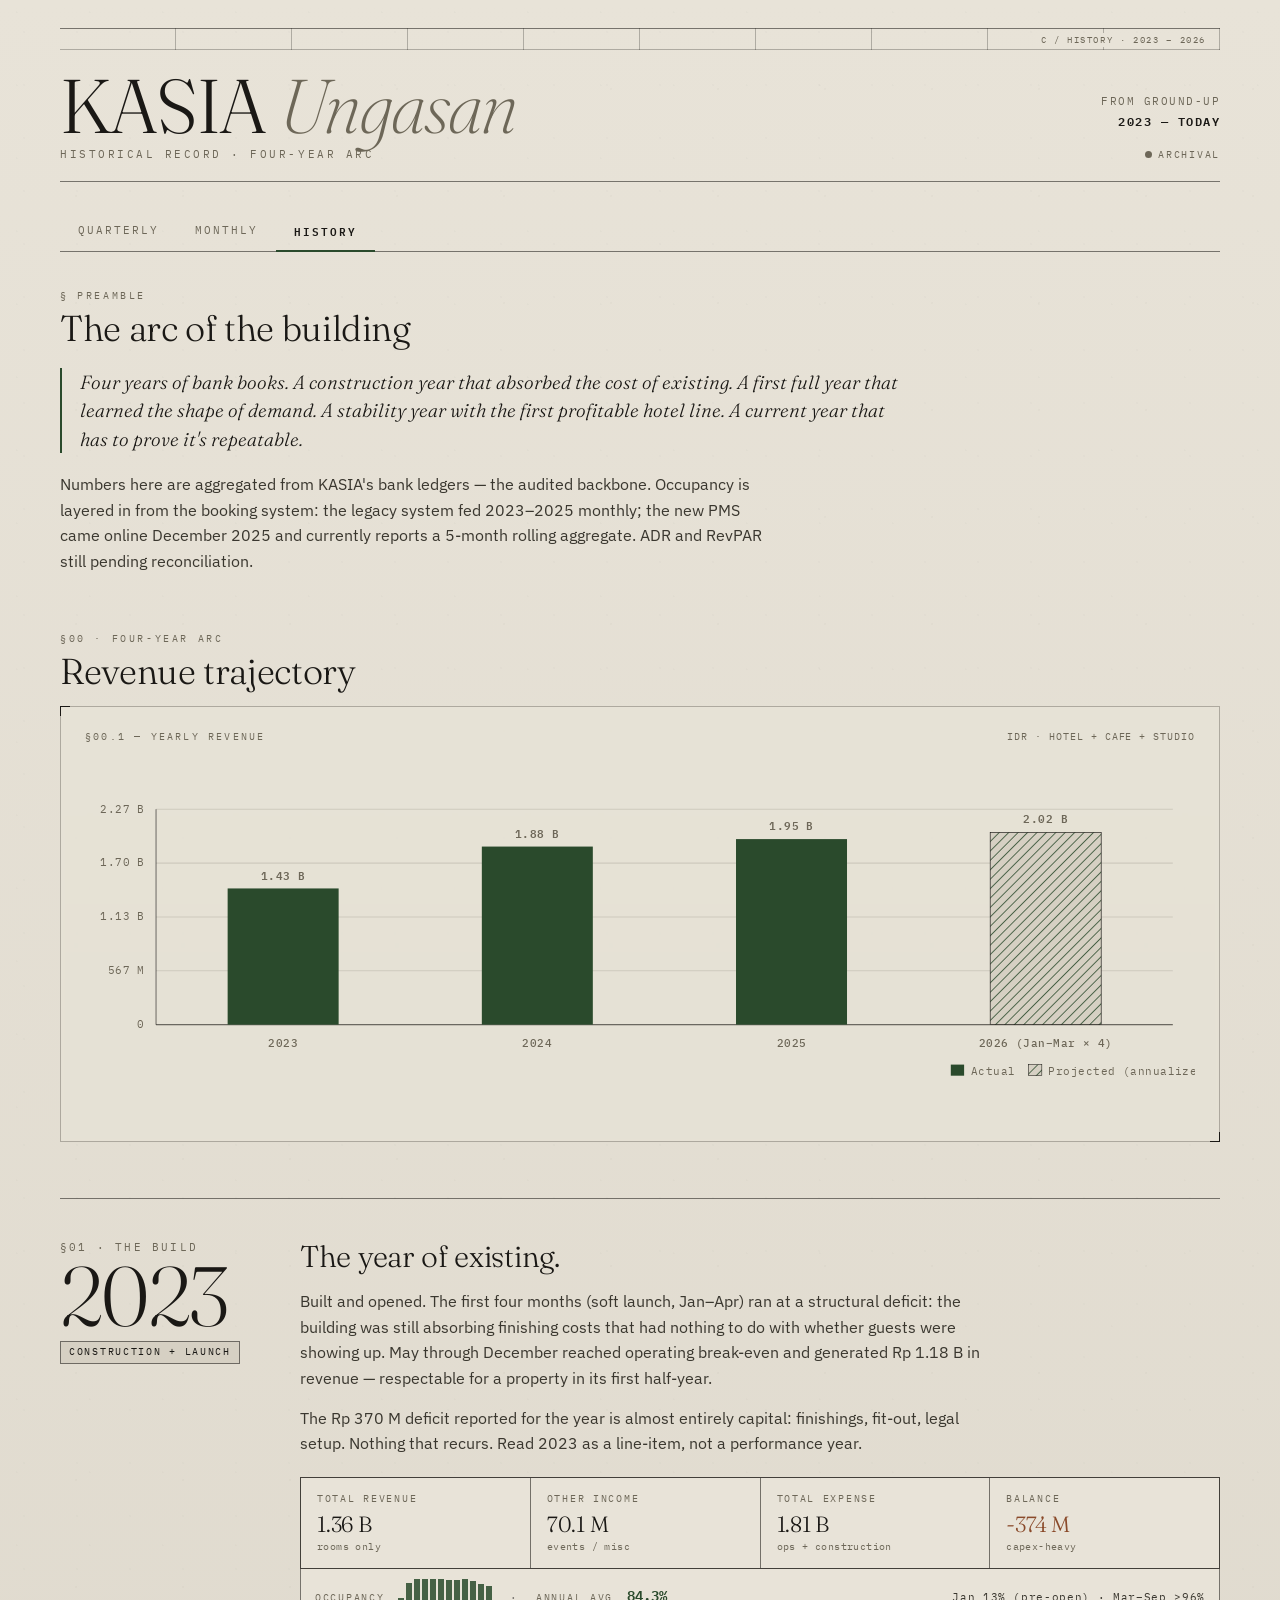
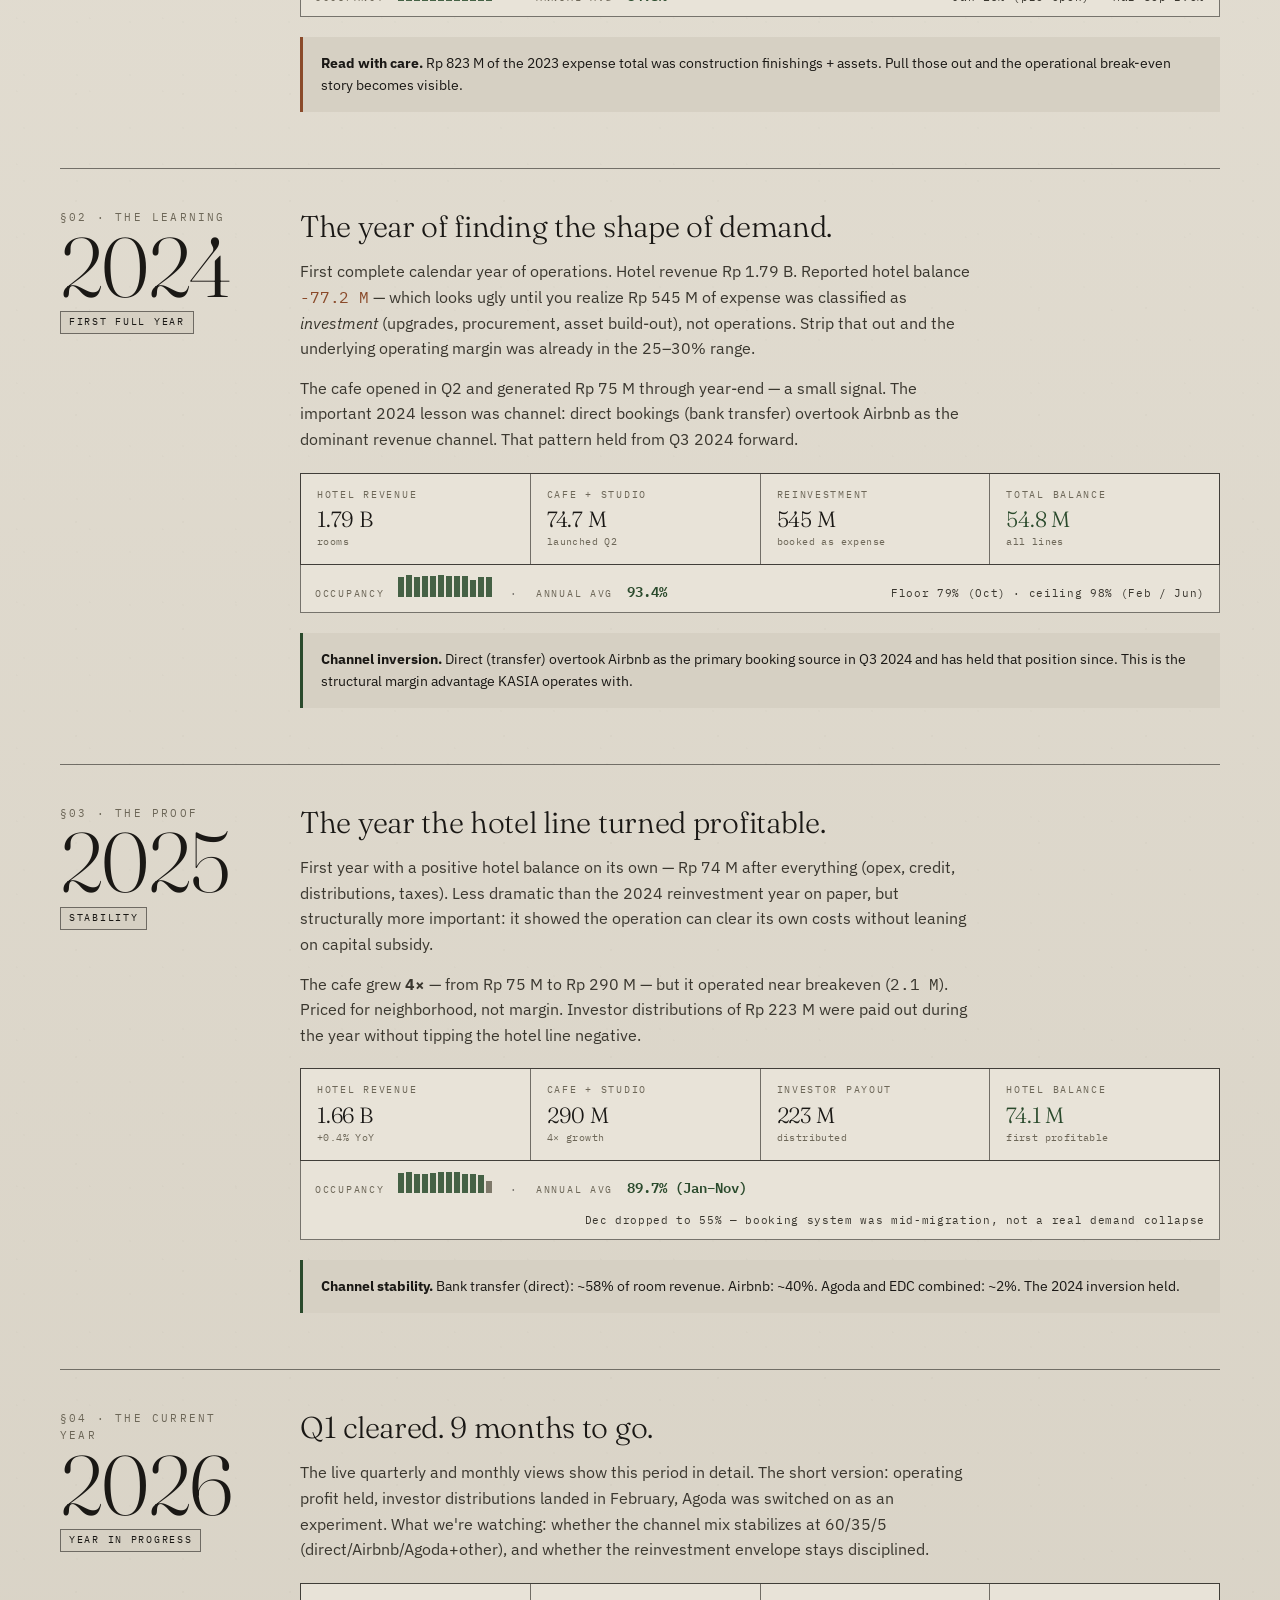
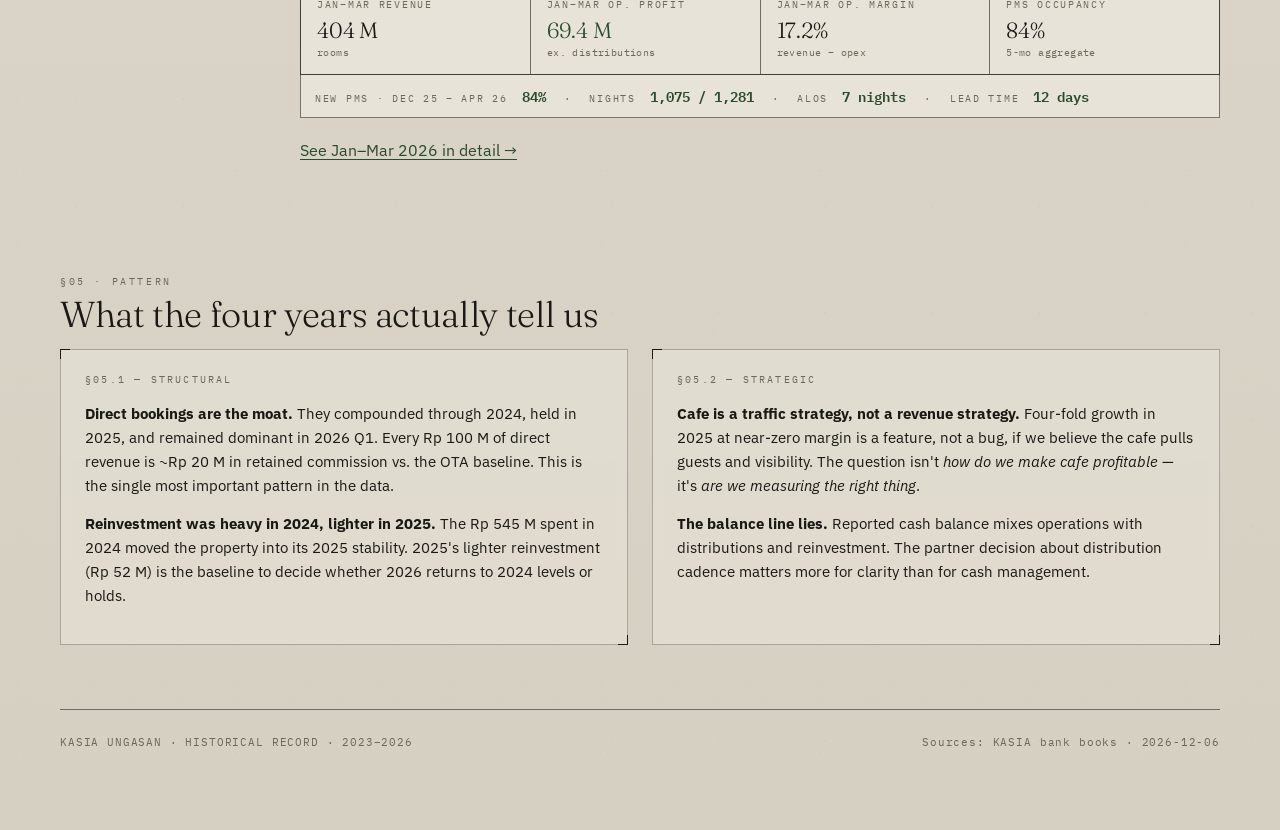
==== commit eb93a84d: "Dashboard rolls forward as months land in the sheet - Parser stops at the TOTAL row, so the per-nigh" ====
--- a/historical.html
+++ b/historical.html
@@ -290,12 +290,12 @@
       <span class="phase-tag">Year in progress</span>
     </div>
     <div>
-      <h3>Q1 cleared. Three quarters to go.</h3>
-      <p>The live quarterly and monthly views show Q1 in detail. The short version: operating profit held, investor distributions were made in February, Agoda was switched on as an experiment. What we're watching: whether the channel mix stabilizes at 60/35/5 (direct/Airbnb/Agoda+other), and whether the Q2 reinvestment envelope stays disciplined.</p>
+      <h3 id="y26-headline">Year in progress.</h3>
+      <p id="y26-narrative">The live quarterly and monthly views show this period in detail. The short version: operating profit held, investor distributions landed in February, Agoda was switched on as an experiment. What we're watching: whether the channel mix stabilizes at 60/35/5 (direct/Airbnb/Agoda+other), and whether the reinvestment envelope stays disciplined.</p>
       <div class="mini-grid">
-        <div class="mini"><div class="label">Q1 revenue</div><div class="num" id="y26-rev">—</div><div class="sub">rooms</div></div>
-        <div class="mini"><div class="label">Q1 op. profit</div><div class="num pos" id="y26-op">—</div><div class="sub">ex. distributions</div></div>
-        <div class="mini"><div class="label">Q1 op. margin</div><div class="num" id="y26-marg">—</div><div class="sub">revenue − opex</div></div>
+        <div class="mini"><div class="label"><span class="y26-period-label">Period</span> revenue</div><div class="num" id="y26-rev">—</div><div class="sub">rooms</div></div>
+        <div class="mini"><div class="label"><span class="y26-period-label">Period</span> op. profit</div><div class="num pos" id="y26-op">—</div><div class="sub">ex. distributions</div></div>
+        <div class="mini"><div class="label"><span class="y26-period-label">Period</span> op. margin</div><div class="num" id="y26-marg">—</div><div class="sub">revenue − opex</div></div>
         <div class="mini"><div class="label">PMS occupancy</div><div class="num" id="y26-occ">—</div><div class="sub">5-mo aggregate</div></div>
       </div>
       <div class="occ-strip">
@@ -311,7 +311,7 @@
         <span class="key">Lead time</span>
         <span class="val" id="y26-lead-strip">—</span>
       </div>
-      <p><a href="index.html">See Q1 2026 in detail →</a></p>
+      <p><a href="index.html">See <span class="y26-period-label">period</span> 2026 in detail →</a></p>
     </div>
   </div>
 
@@ -373,10 +373,22 @@
   document.getElementById('y25-bal').textContent = fmtIDR(h25.balance_hotel);
   document.getElementById('y25-cafenet-inline').textContent = fmtIDR(h25.cafe_studio_revenue - h25.cafe_expense);
 
-  // 2026 Q1
+  // 2026 — all months with data so far
+  const MONTH_SHORT_26 = ['Jan','Feb','Mar','Apr','May','Jun','Jul','Aug','Sep','Oct','Nov','Dec'];
   const { data: d26 } = await loadYear(2026);
-  const q1 = { months: d26.months.slice(0, 3) };
-  const m26 = computeMetrics(q1);
+  const active26 = d26.months.filter(mo => (mo.hotel_revenue||0) > 0 || (mo.hotel_expense_total||0) > 0);
+  const period26 = { months: active26 };
+  const m26 = computeMetrics(period26);
+  const last26 = active26.length ? active26[active26.length-1] : null;
+  const first26 = active26.length ? active26[0] : null;
+  const range26 = active26.length
+    ? (active26.length === 1 ? MONTH_SHORT_26[first26.idx] : `${MONTH_SHORT_26[first26.idx]}–${MONTH_SHORT_26[last26.idx]}`)
+    : '—';
+  const tag26 = active26.length <= 3 ? 'Q1' : active26.length <= 6 ? 'H1' : active26.length <= 9 ? '9M' : 'YTD';
+  document.querySelectorAll('.y26-period-label').forEach(el => el.textContent = range26);
+  document.getElementById('y26-headline').textContent =
+    active26.length <= 3 ? `${tag26} cleared. ${12 - active26.length} months to go.` :
+    `${range26} 2026 · year in progress.`;
   document.getElementById('y26-rev').textContent = fmtIDR(m26.revenue);
   document.getElementById('y26-op').textContent = fmtIDR(m26.op_profit);
   document.getElementById('y26-marg').textContent = fmtPct(m26.op_margin);
@@ -384,12 +396,15 @@
   // Occupancy — per year sparks + annual avg
   renderOccupancyStrips();
 
-  // Arc chart — yearly revenue
+  // Arc chart — yearly revenue. Extrapolate 2026 by annualizing the partial year.
+  const months26 = active26.length || 1;
+  const projectedAnnualRev = (m26.revenue + m26.cafe_rev + m26.studio_rev) * (12 / months26);
+  const projLabel = `2026 (${range26} × ${(12/months26).toFixed(months26 === 12 ? 0 : 1).replace(/\.0$/,'')})`;
   renderArc({
     2023: h23.total_revenue + h23.total_other_income,
     2024: h24.total_revenue_all,
     2025: h25.total_revenue_all,
-    "2026 (Q1 × 4)": m26.revenue * 4 + (m26.cafe_rev + m26.studio_rev) * 4,   // extrapolated
+    [projLabel]: projectedAnnualRev,
   });
 })();
 
@@ -410,7 +425,7 @@
   const bars = entries.map(([label, v], i) => {
     const cx = PAD_L + groupW * i + groupW / 2;
     const y = yScale(v);
-    const isProj = label.includes('Q1');
+    const isProj = /×/.test(label);
     const fill = isProj ? 'url(#hatch-arc)' : 'var(--jungle)';
     return `
       <g>
@@ -436,7 +451,7 @@
         <rect fill="var(--jungle)" x="0" y="-10" width="12" height="10"/>
         <text x="18" y="-1">Actual</text>
         <rect fill="url(#hatch-arc)" stroke="var(--ink)" stroke-width="0.5" x="70" y="-10" width="12" height="10"/>
-        <text x="88" y="-1">Projected from Q1</text>
+        <text x="88" y="-1">Projected (annualized)</text>
       </g>
     </svg>`;
 }
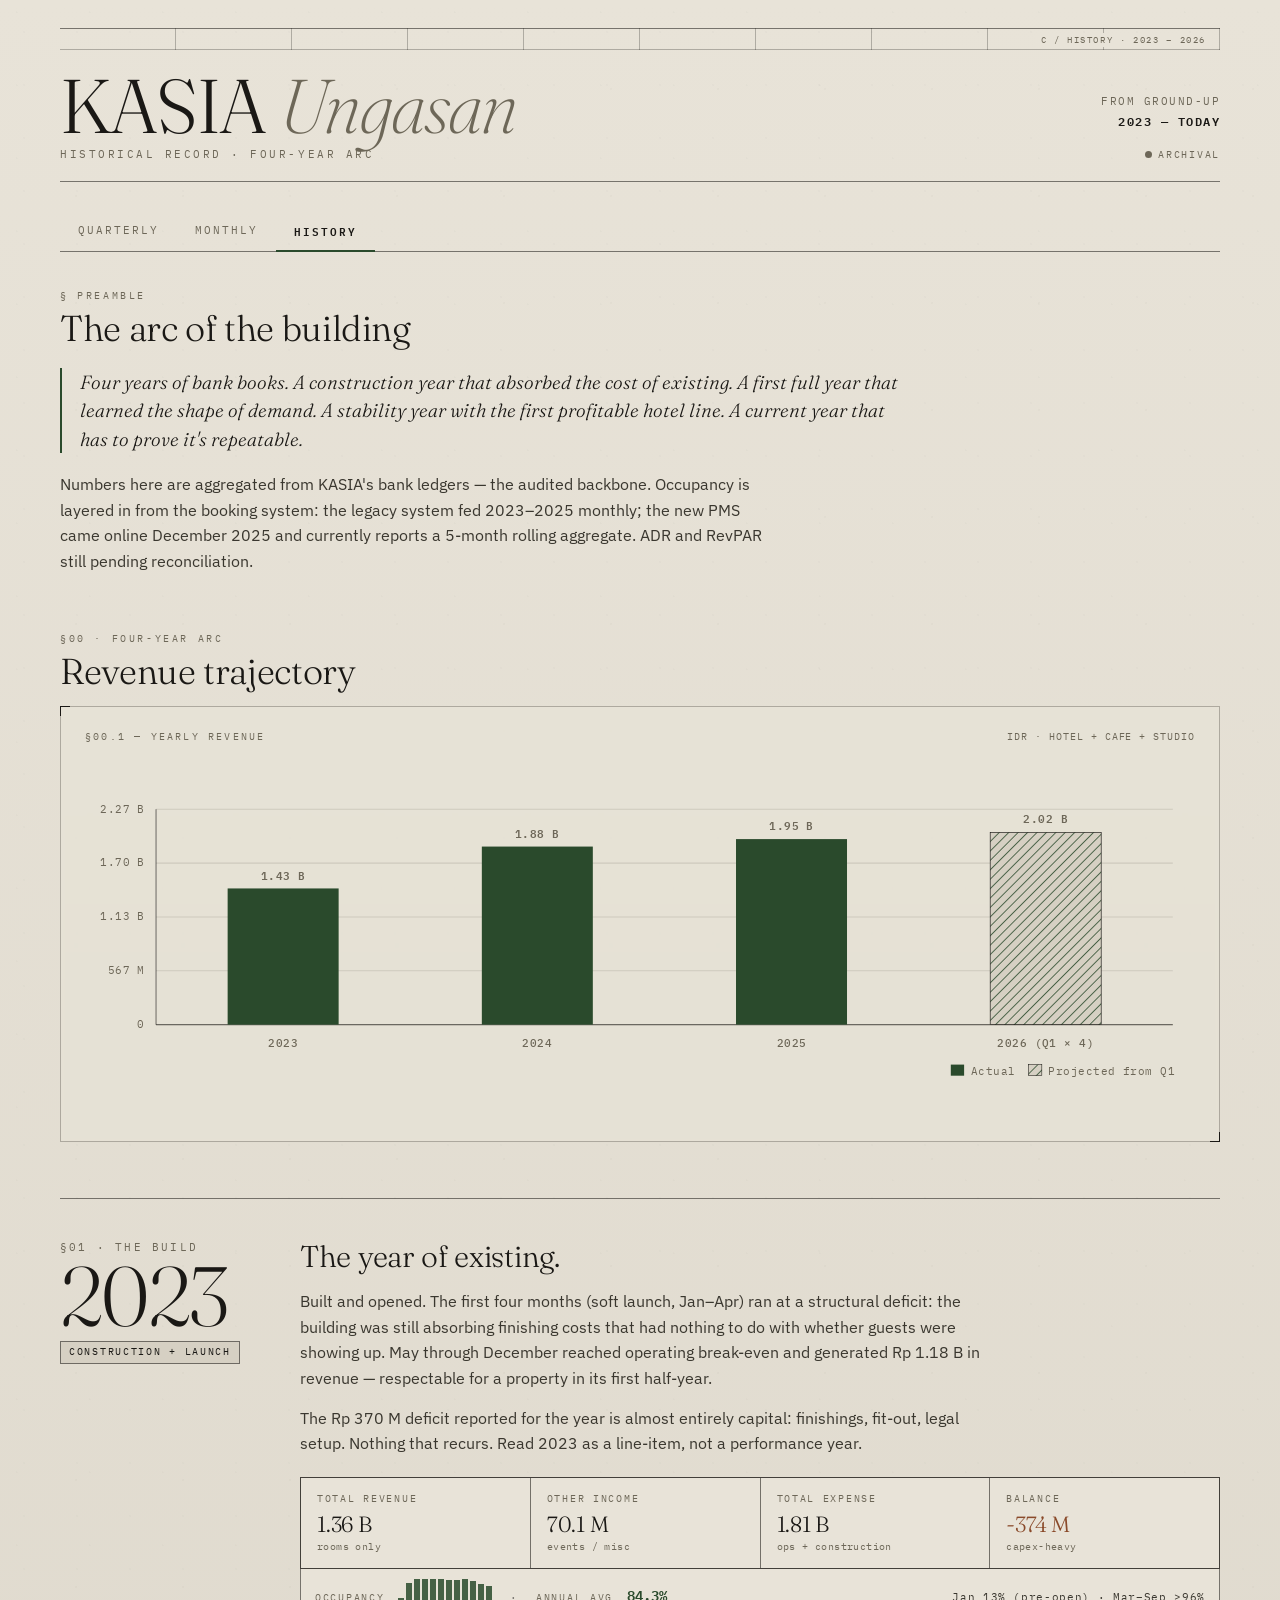
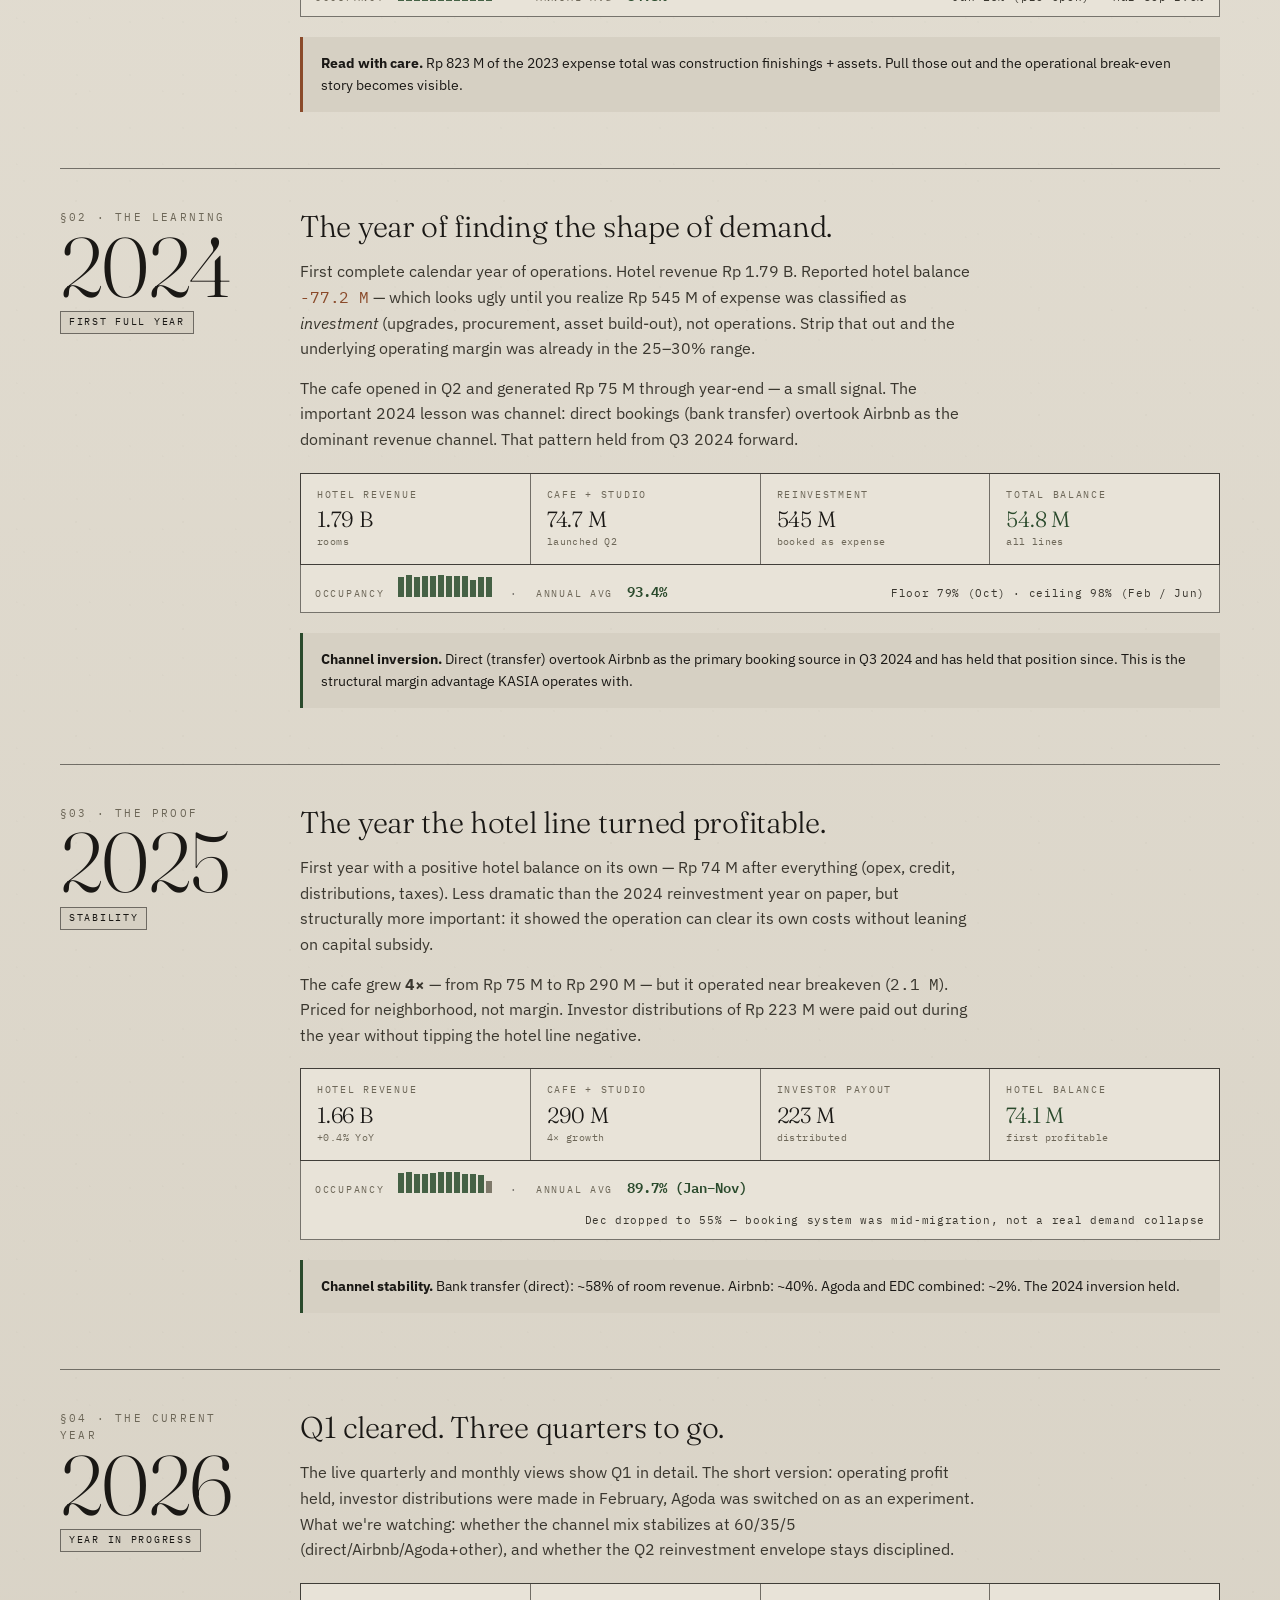
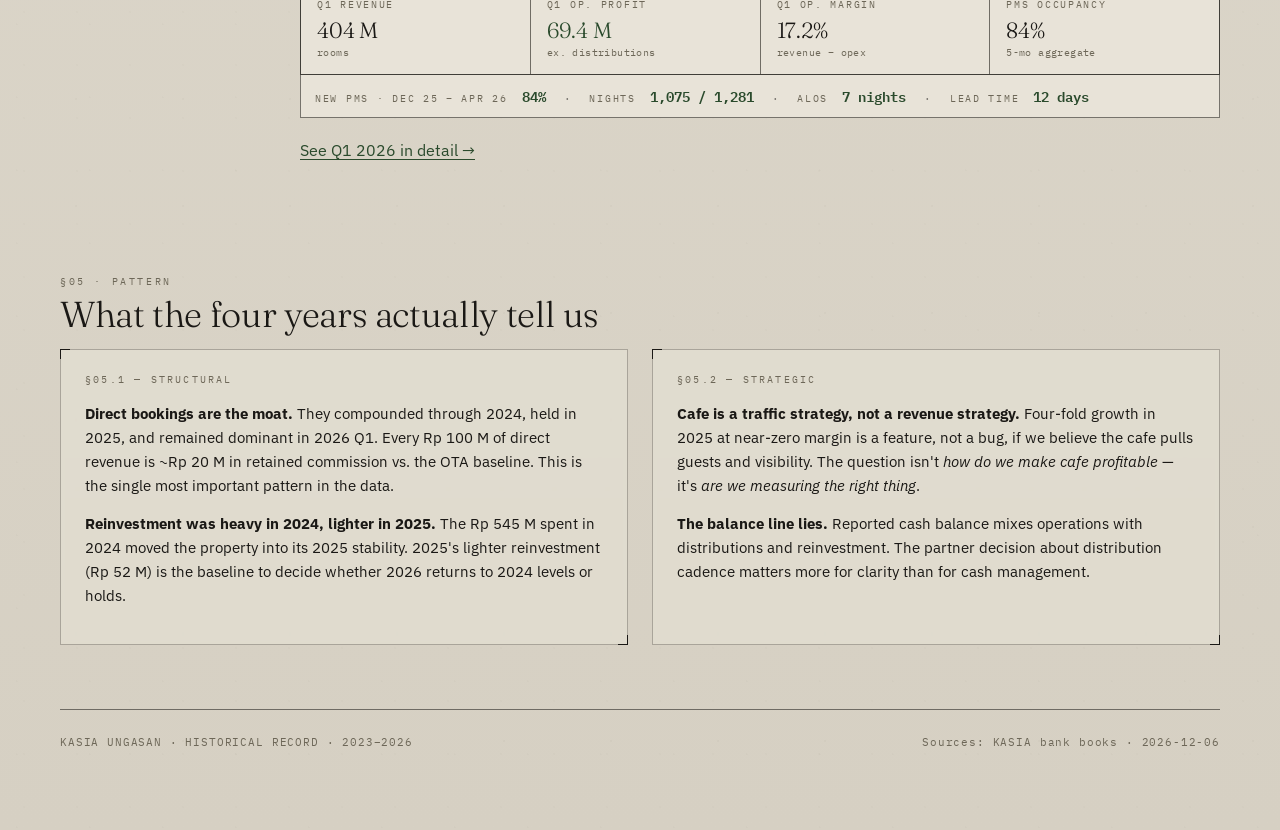
==== commit 063170e2: "Revert "Dashboard rolls forward as months land in the sheet" This reverts commit eb93a84d92f0e1cd755" ====
--- a/historical.html
+++ b/historical.html
@@ -290,12 +290,12 @@
       <span class="phase-tag">Year in progress</span>
     </div>
     <div>
-      <h3 id="y26-headline">Year in progress.</h3>
-      <p id="y26-narrative">The live quarterly and monthly views show this period in detail. The short version: operating profit held, investor distributions landed in February, Agoda was switched on as an experiment. What we're watching: whether the channel mix stabilizes at 60/35/5 (direct/Airbnb/Agoda+other), and whether the reinvestment envelope stays disciplined.</p>
+      <h3>Q1 cleared. Three quarters to go.</h3>
+      <p>The live quarterly and monthly views show Q1 in detail. The short version: operating profit held, investor distributions were made in February, Agoda was switched on as an experiment. What we're watching: whether the channel mix stabilizes at 60/35/5 (direct/Airbnb/Agoda+other), and whether the Q2 reinvestment envelope stays disciplined.</p>
       <div class="mini-grid">
-        <div class="mini"><div class="label"><span class="y26-period-label">Period</span> revenue</div><div class="num" id="y26-rev">—</div><div class="sub">rooms</div></div>
-        <div class="mini"><div class="label"><span class="y26-period-label">Period</span> op. profit</div><div class="num pos" id="y26-op">—</div><div class="sub">ex. distributions</div></div>
-        <div class="mini"><div class="label"><span class="y26-period-label">Period</span> op. margin</div><div class="num" id="y26-marg">—</div><div class="sub">revenue − opex</div></div>
+        <div class="mini"><div class="label">Q1 revenue</div><div class="num" id="y26-rev">—</div><div class="sub">rooms</div></div>
+        <div class="mini"><div class="label">Q1 op. profit</div><div class="num pos" id="y26-op">—</div><div class="sub">ex. distributions</div></div>
+        <div class="mini"><div class="label">Q1 op. margin</div><div class="num" id="y26-marg">—</div><div class="sub">revenue − opex</div></div>
         <div class="mini"><div class="label">PMS occupancy</div><div class="num" id="y26-occ">—</div><div class="sub">5-mo aggregate</div></div>
       </div>
       <div class="occ-strip">
@@ -311,7 +311,7 @@
         <span class="key">Lead time</span>
         <span class="val" id="y26-lead-strip">—</span>
       </div>
-      <p><a href="index.html">See <span class="y26-period-label">period</span> 2026 in detail →</a></p>
+      <p><a href="index.html">See Q1 2026 in detail →</a></p>
     </div>
   </div>
 
@@ -373,22 +373,10 @@
   document.getElementById('y25-bal').textContent = fmtIDR(h25.balance_hotel);
   document.getElementById('y25-cafenet-inline').textContent = fmtIDR(h25.cafe_studio_revenue - h25.cafe_expense);
 
-  // 2026 — all months with data so far
-  const MONTH_SHORT_26 = ['Jan','Feb','Mar','Apr','May','Jun','Jul','Aug','Sep','Oct','Nov','Dec'];
+  // 2026 Q1
   const { data: d26 } = await loadYear(2026);
-  const active26 = d26.months.filter(mo => (mo.hotel_revenue||0) > 0 || (mo.hotel_expense_total||0) > 0);
-  const period26 = { months: active26 };
-  const m26 = computeMetrics(period26);
-  const last26 = active26.length ? active26[active26.length-1] : null;
-  const first26 = active26.length ? active26[0] : null;
-  const range26 = active26.length
-    ? (active26.length === 1 ? MONTH_SHORT_26[first26.idx] : `${MONTH_SHORT_26[first26.idx]}–${MONTH_SHORT_26[last26.idx]}`)
-    : '—';
-  const tag26 = active26.length <= 3 ? 'Q1' : active26.length <= 6 ? 'H1' : active26.length <= 9 ? '9M' : 'YTD';
-  document.querySelectorAll('.y26-period-label').forEach(el => el.textContent = range26);
-  document.getElementById('y26-headline').textContent =
-    active26.length <= 3 ? `${tag26} cleared. ${12 - active26.length} months to go.` :
-    `${range26} 2026 · year in progress.`;
+  const q1 = { months: d26.months.slice(0, 3) };
+  const m26 = computeMetrics(q1);
   document.getElementById('y26-rev').textContent = fmtIDR(m26.revenue);
   document.getElementById('y26-op').textContent = fmtIDR(m26.op_profit);
   document.getElementById('y26-marg').textContent = fmtPct(m26.op_margin);
@@ -396,15 +384,12 @@
   // Occupancy — per year sparks + annual avg
   renderOccupancyStrips();
 
-  // Arc chart — yearly revenue. Extrapolate 2026 by annualizing the partial year.
-  const months26 = active26.length || 1;
-  const projectedAnnualRev = (m26.revenue + m26.cafe_rev + m26.studio_rev) * (12 / months26);
-  const projLabel = `2026 (${range26} × ${(12/months26).toFixed(months26 === 12 ? 0 : 1).replace(/\.0$/,'')})`;
+  // Arc chart — yearly revenue
   renderArc({
     2023: h23.total_revenue + h23.total_other_income,
     2024: h24.total_revenue_all,
     2025: h25.total_revenue_all,
-    [projLabel]: projectedAnnualRev,
+    "2026 (Q1 × 4)": m26.revenue * 4 + (m26.cafe_rev + m26.studio_rev) * 4,   // extrapolated
   });
 })();
 
@@ -425,7 +410,7 @@
   const bars = entries.map(([label, v], i) => {
     const cx = PAD_L + groupW * i + groupW / 2;
     const y = yScale(v);
-    const isProj = /×/.test(label);
+    const isProj = label.includes('Q1');
     const fill = isProj ? 'url(#hatch-arc)' : 'var(--jungle)';
     return `
       <g>
@@ -451,7 +436,7 @@
         <rect fill="var(--jungle)" x="0" y="-10" width="12" height="10"/>
         <text x="18" y="-1">Actual</text>
         <rect fill="url(#hatch-arc)" stroke="var(--ink)" stroke-width="0.5" x="70" y="-10" width="12" height="10"/>
-        <text x="88" y="-1">Projected (annualized)</text>
+        <text x="88" y="-1">Projected from Q1</text>
       </g>
     </svg>`;
 }
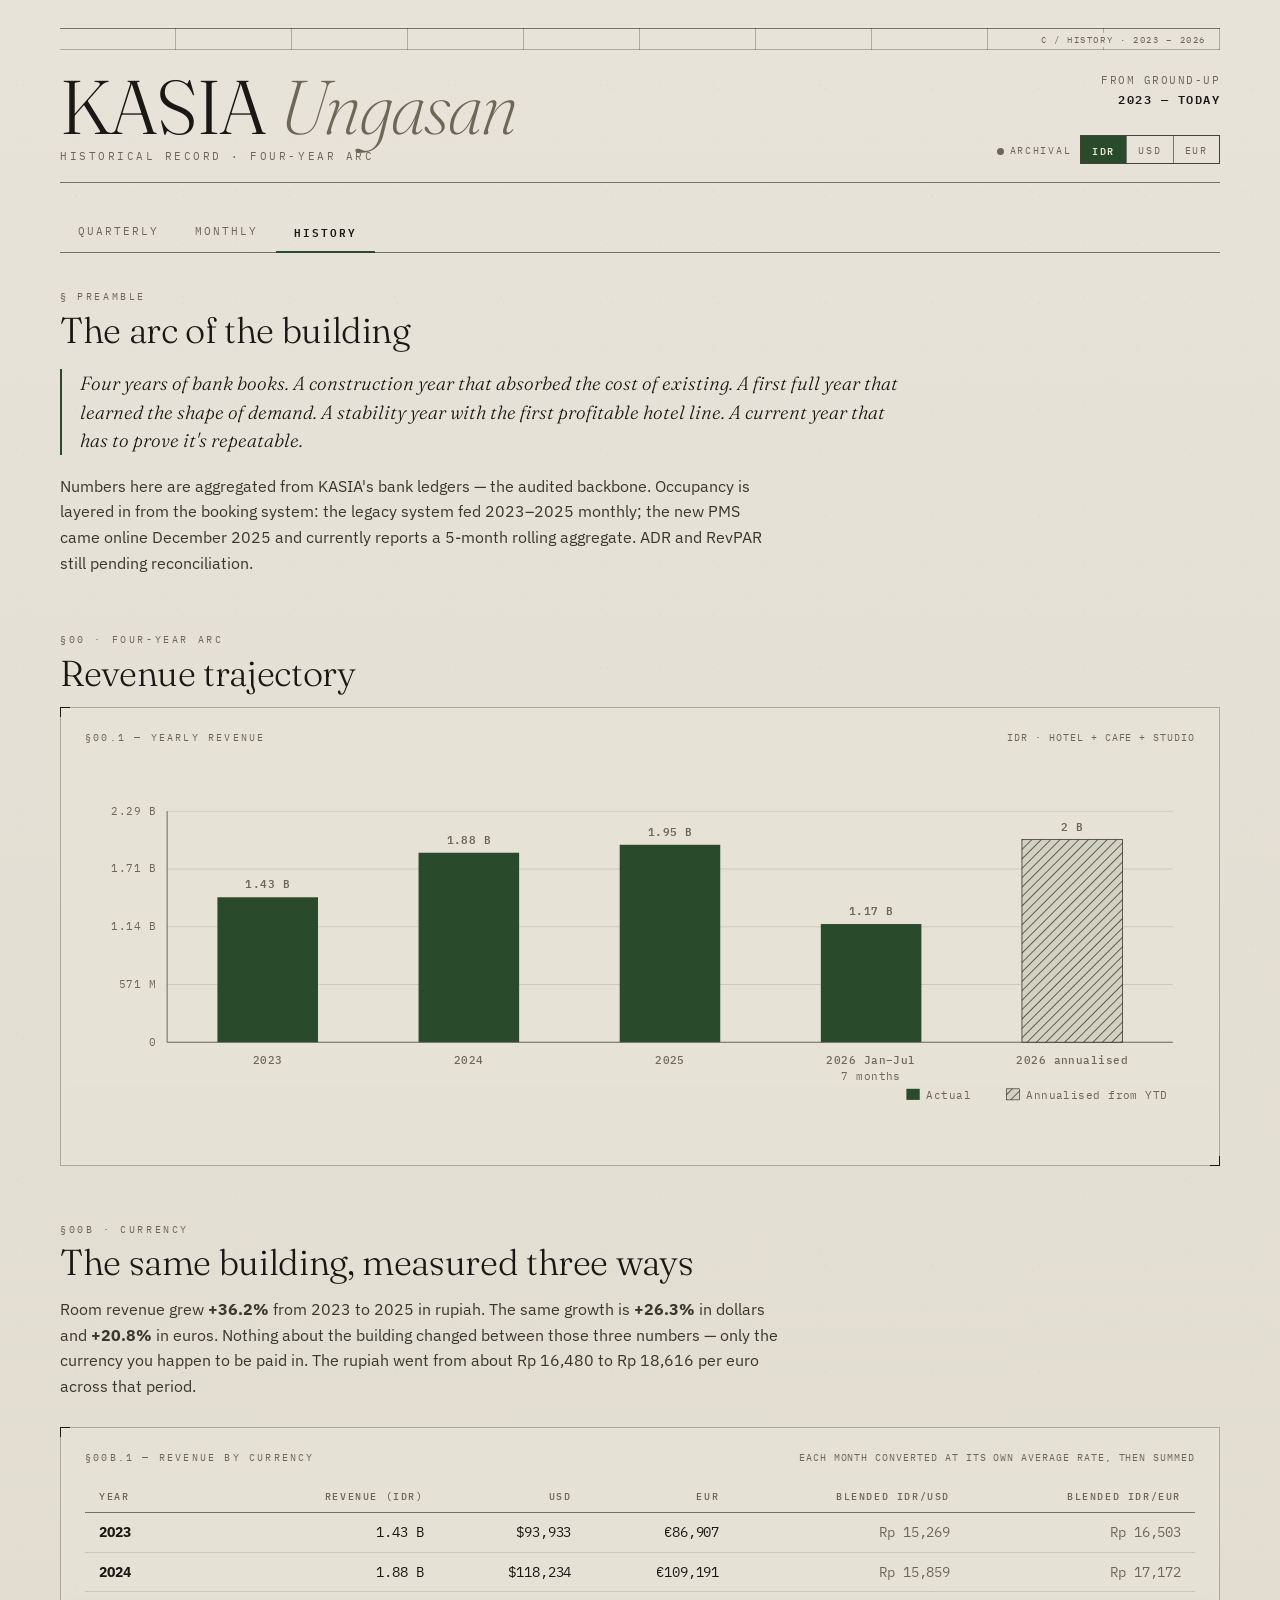
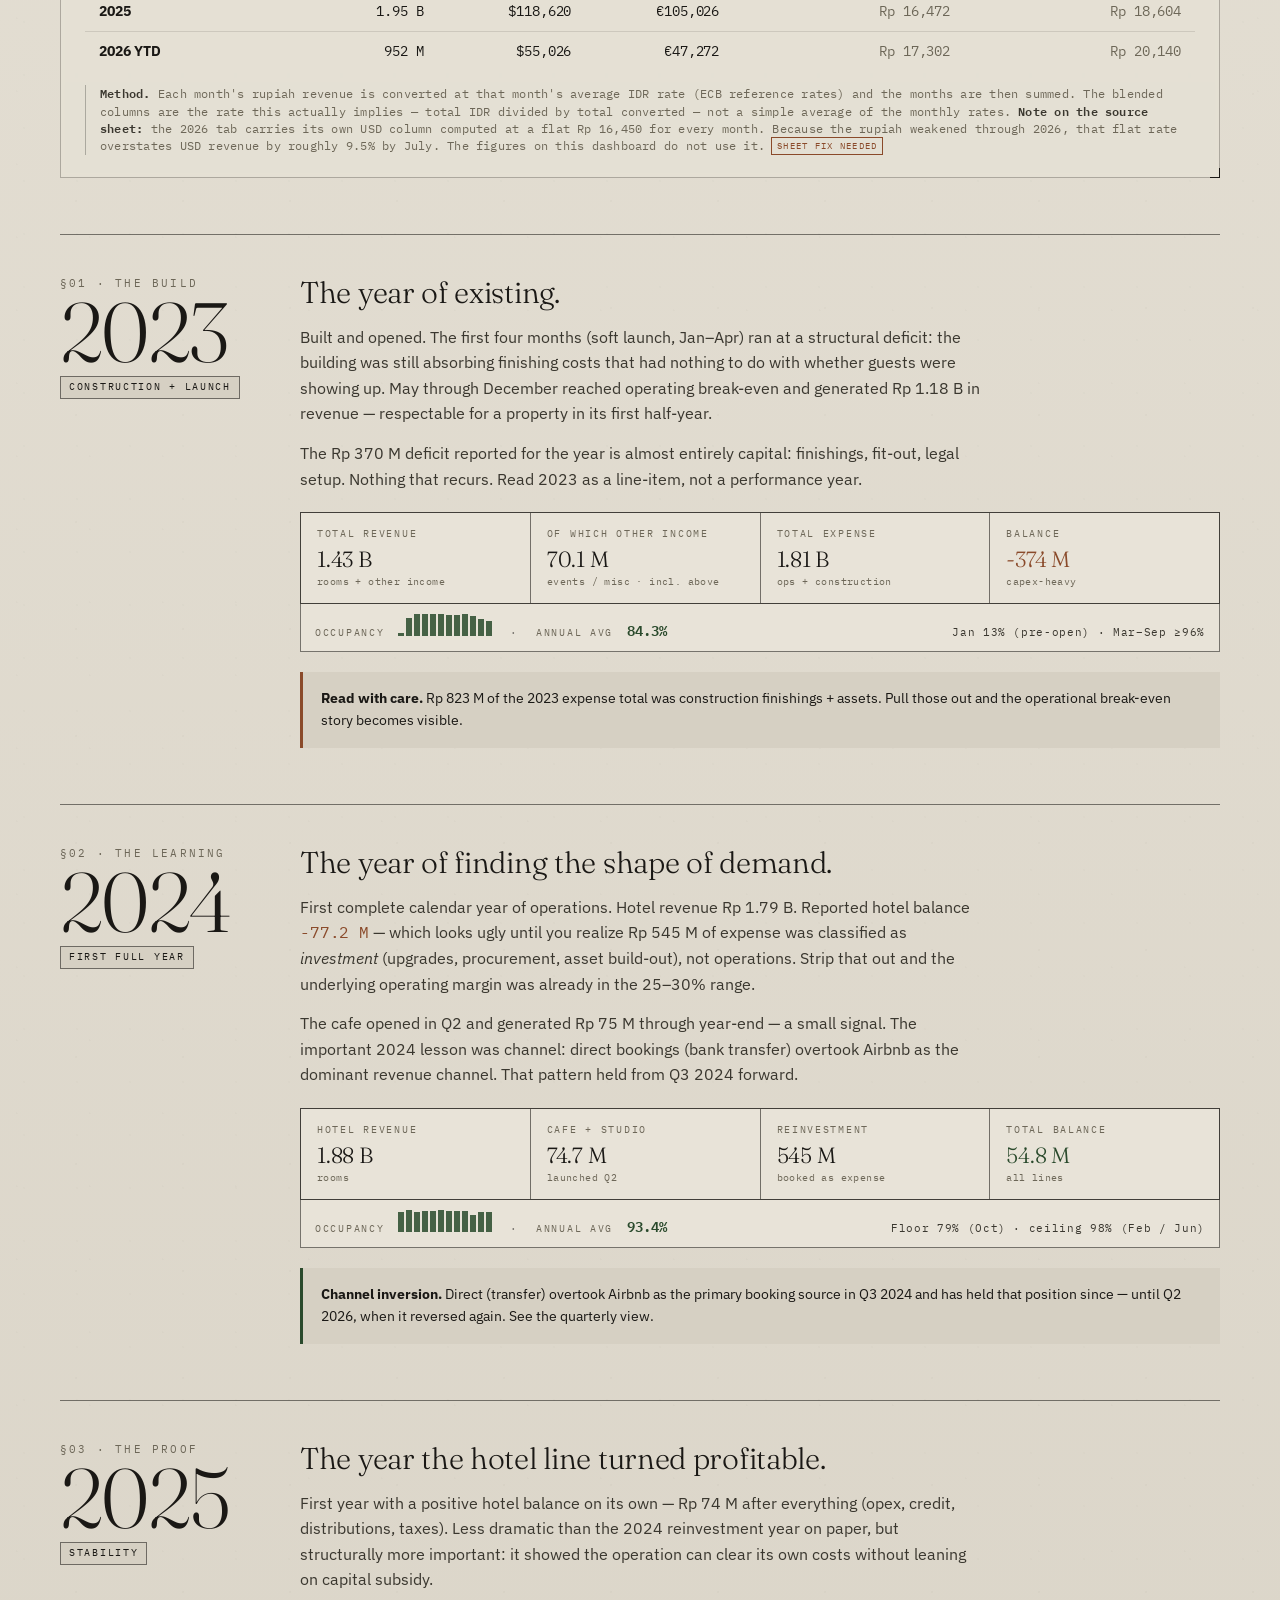
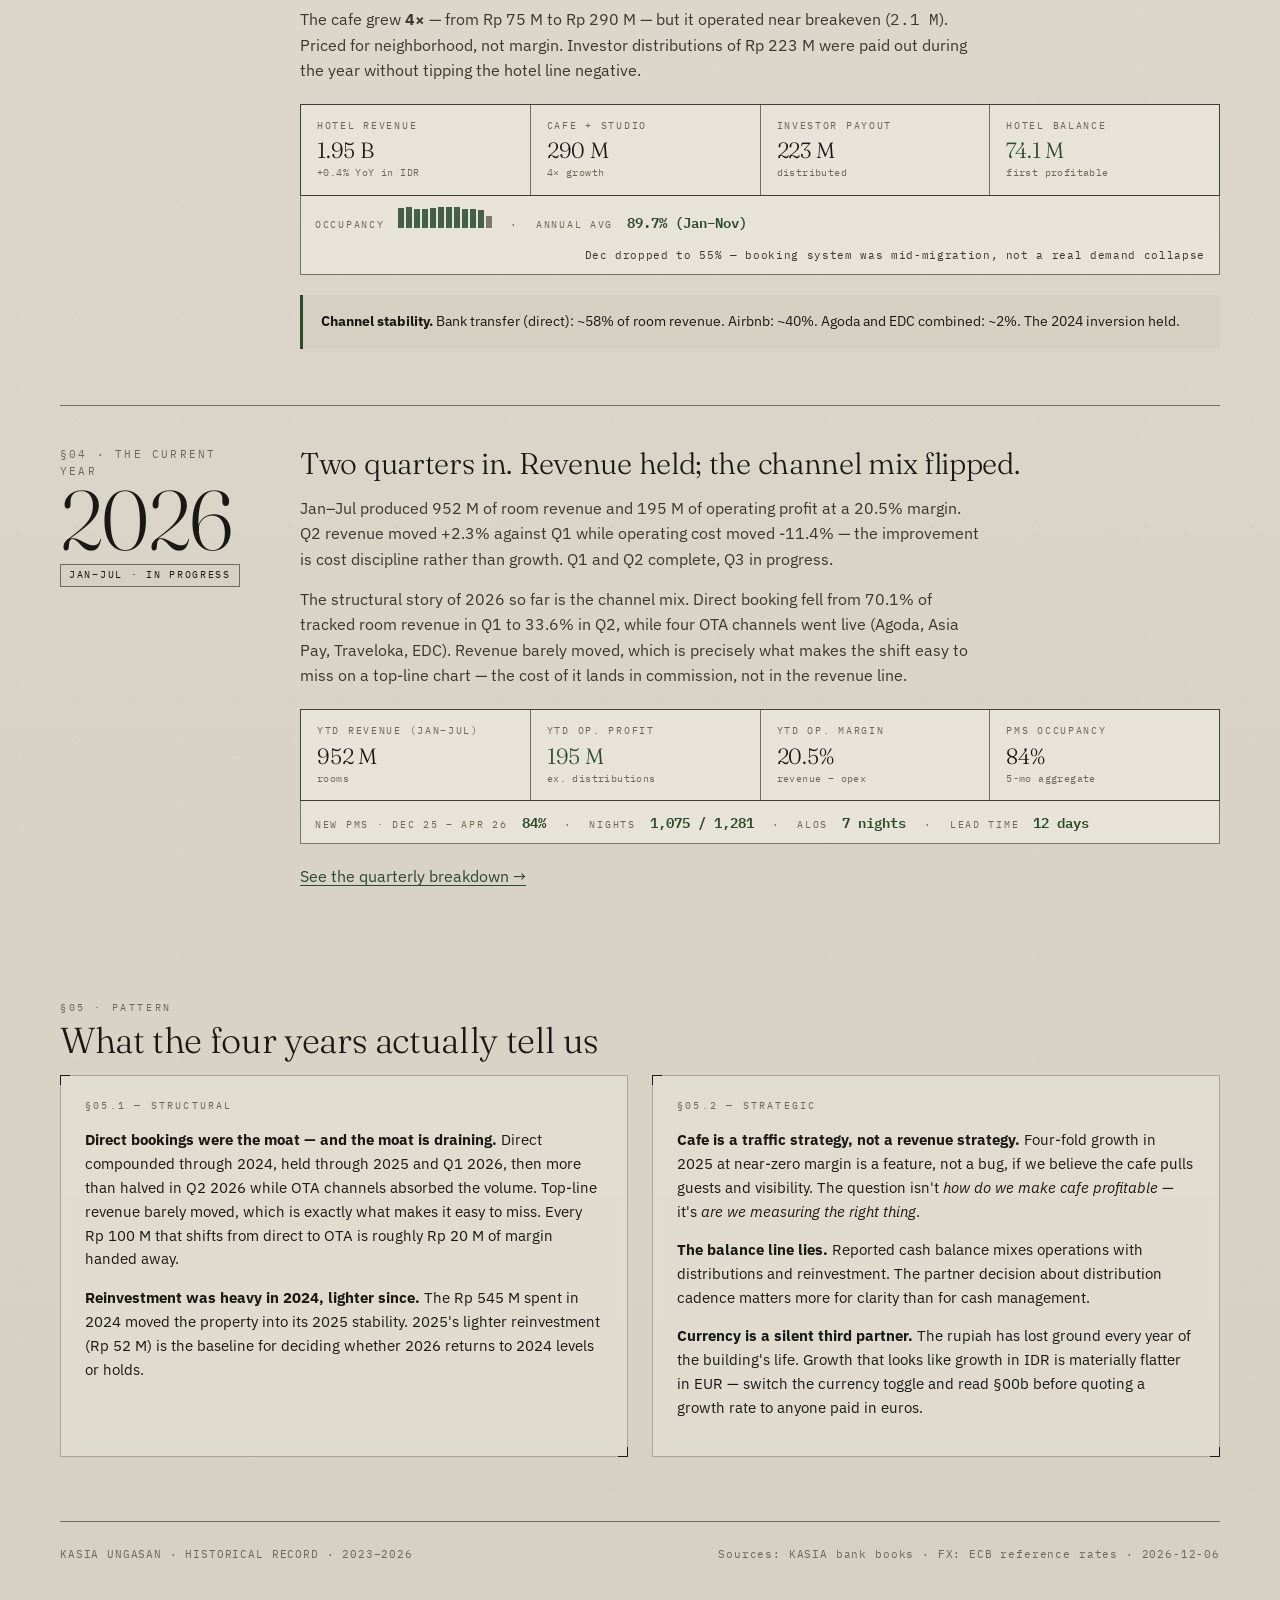
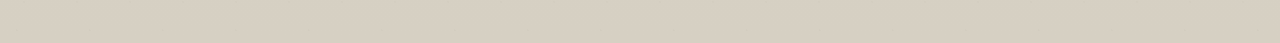
==== commit 07f9b5ed: "Q2 2026, quarter switcher, and IDR/USD/EUR Adds Q2 (and the July partial) and a three-currency view." ====
--- a/historical.html
+++ b/historical.html
@@ -4,7 +4,7 @@
 <meta charset="UTF-8" />
 <meta name="viewport" content="width=device-width, initial-scale=1" />
 <title>KASIA Ungasan · History</title>
-<meta name="description" content="KASIA Ungasan — historical narrative 2023–2026. Construction, stabilization, profitability." />
+<meta name="description" content="KASIA Ungasan — historical narrative 2023–2026. Construction, stabilization, profitability. IDR / USD / EUR." />
 <link rel="preconnect" href="https://fonts.googleapis.com" />
 <link rel="preconnect" href="https://fonts.gstatic.com" crossorigin />
 <link href="https://fonts.googleapis.com/css2?family=Fraunces:ital,opsz,wght@0,9..144,200..600;1,9..144,200..500&family=IBM+Plex+Mono:wght@400;500;600&family=IBM+Plex+Sans:wght@300;400;500;600&display=swap" rel="stylesheet" />
@@ -45,6 +45,14 @@
     letter-spacing: 0.18em;
     text-transform: uppercase;
     color: var(--ink);
+  }
+  .phase .fx-note {
+    font-family: var(--mono);
+    font-size: 10px;
+    letter-spacing: 0.06em;
+    color: var(--ink-mute);
+    margin-top: 10px;
+    line-height: 1.5;
   }
   .phase h3 {
     font-family: var(--display);
@@ -145,6 +153,18 @@
 </style>
 </head>
 <body>
+
+<!-- Login overlay -->
+<div id="login-overlay" class="hidden">
+  <div class="login-box">
+    <h2>KASIA Ungasan</h2>
+    <p>Enter the password to view the dashboard.</p>
+    <input type="password" id="login-password" placeholder="Password" autocomplete="current-password">
+    <button id="login-btn">Enter</button>
+    <div class="login-error" id="login-error"></div>
+  </div>
+</div>
+
 <div class="frame">
 
   <div class="ruler" data-label="C / HISTORY · 2023 – 2026"></div>
@@ -158,6 +178,7 @@
       From ground-up<br/>
       <strong>2023 — Today</strong><br/>
       <span class="status static">archival</span>
+      <div id="cur-switch"></div>
     </div>
   </header>
 
@@ -184,8 +205,30 @@
     <div class="section-no">§00 · Four-year arc</div>
     <h3 class="section-title">Revenue trajectory</h3>
     <div class="panel">
-      <div class="panel-label"><span>§00.1 — YEARLY REVENUE</span><span class="note">IDR · hotel + cafe + studio</span></div>
+      <div class="panel-label"><span>§00.1 — YEARLY REVENUE</span><span class="note" id="arc-note">IDR · hotel + cafe + studio</span></div>
       <div id="arc-chart" class="arc-chart"></div>
+    </div>
+  </section>
+
+  <!-- FX ARC -->
+  <section>
+    <div class="section-no">§00b · Currency</div>
+    <h3 class="section-title">The same building, measured three ways</h3>
+    <p class="section-lede" id="fx-lede">—</p>
+    <div class="panel">
+      <div class="panel-label"><span>§00b.1 — REVENUE BY CURRENCY</span><span class="note">each month converted at its own average rate, then summed</span></div>
+      <table class="tbl" id="fx-tbl">
+        <thead><tr>
+          <th>Year</th>
+          <th class="num">Revenue (IDR)</th>
+          <th class="num">USD</th>
+          <th class="num">EUR</th>
+          <th class="num">Blended IDR/USD</th>
+          <th class="num">Blended IDR/EUR</th>
+        </tr></thead>
+        <tbody></tbody>
+      </table>
+      <div class="footnote" style="margin-top:14px" id="fx-tbl-note">—</div>
     </div>
   </section>
 
@@ -195,14 +238,15 @@
       <div class="marker">§01 · The build</div>
       <div class="year">2023</div>
       <span class="phase-tag">Construction + Launch</span>
+      <div class="fx-note" id="y23-fx"></div>
     </div>
     <div>
       <h3>The year of existing.</h3>
       <p>Built and opened. The first four months (soft launch, Jan–Apr) ran at a structural deficit: the building was still absorbing finishing costs that had nothing to do with whether guests were showing up. May through December reached operating break-even and generated Rp 1.18 B in revenue — respectable for a property in its first half-year.</p>
       <p>The Rp 370 M deficit reported for the year is almost entirely capital: finishings, fit-out, legal setup. Nothing that recurs. Read 2023 as a line-item, not a performance year.</p>
       <div class="mini-grid">
-        <div class="mini"><div class="label">Total revenue</div><div class="num" id="y23-rev">—</div><div class="sub">rooms only</div></div>
-        <div class="mini"><div class="label">Other income</div><div class="num" id="y23-other">—</div><div class="sub">events / misc</div></div>
+        <div class="mini"><div class="label">Total revenue</div><div class="num" id="y23-rev">—</div><div class="sub">rooms + other income</div></div>
+        <div class="mini"><div class="label">of which other income</div><div class="num" id="y23-other">—</div><div class="sub">events / misc · incl. above</div></div>
         <div class="mini"><div class="label">Total expense</div><div class="num" id="y23-exp">—</div><div class="sub">ops + construction</div></div>
         <div class="mini"><div class="label">Balance</div><div class="num neg" id="y23-bal">—</div><div class="sub">capex-heavy</div></div>
       </div>
@@ -226,6 +270,7 @@
       <div class="marker">§02 · The learning</div>
       <div class="year">2024</div>
       <span class="phase-tag">First full year</span>
+      <div class="fx-note" id="y24-fx"></div>
     </div>
     <div>
       <h3>The year of finding the shape of demand.</h3>
@@ -246,7 +291,7 @@
         <span class="annual">Floor 79% (Oct) · ceiling 98% (Feb / Jun)</span>
       </div>
       <div class="callout">
-        <strong>Channel inversion.</strong> Direct (transfer) overtook Airbnb as the primary booking source in Q3 2024 and has held that position since. This is the structural margin advantage KASIA operates with.
+        <strong>Channel inversion.</strong> Direct (transfer) overtook Airbnb as the primary booking source in Q3 2024 and has held that position since — until Q2 2026, when it reversed again. See the quarterly view.
       </div>
     </div>
   </div>
@@ -257,13 +302,14 @@
       <div class="marker">§03 · The proof</div>
       <div class="year">2025</div>
       <span class="phase-tag">Stability</span>
+      <div class="fx-note" id="y25-fx"></div>
     </div>
     <div>
       <h3>The year the hotel line turned profitable.</h3>
       <p>First year with a positive hotel balance on its own — Rp 74 M after everything (opex, credit, distributions, taxes). Less dramatic than the 2024 reinvestment year on paper, but structurally more important: it showed the operation can clear its own costs without leaning on capital subsidy.</p>
       <p>The cafe grew <strong>4×</strong> — from Rp 75 M to Rp 290 M — but it operated near breakeven (<span class="num" id="y25-cafenet-inline">—</span>). Priced for neighborhood, not margin. Investor distributions of Rp 223 M were paid out during the year without tipping the hotel line negative.</p>
       <div class="mini-grid">
-        <div class="mini"><div class="label">Hotel revenue</div><div class="num" id="y25-rev">—</div><div class="sub">+0.4% YoY</div></div>
+        <div class="mini"><div class="label">Hotel revenue</div><div class="num" id="y25-rev">—</div><div class="sub">+0.4% YoY in IDR</div></div>
         <div class="mini"><div class="label">Cafe + studio</div><div class="num" id="y25-cafe">—</div><div class="sub">4× growth</div></div>
         <div class="mini"><div class="label">Investor payout</div><div class="num" id="y25-payout">—</div><div class="sub">distributed</div></div>
         <div class="mini"><div class="label">Hotel balance</div><div class="num pos" id="y25-bal">—</div><div class="sub">first profitable</div></div>
@@ -287,15 +333,17 @@
     <div>
       <div class="marker">§04 · The current year</div>
       <div class="year">2026</div>
-      <span class="phase-tag">Year in progress</span>
-    </div>
-    <div>
-      <h3>Q1 cleared. Three quarters to go.</h3>
-      <p>The live quarterly and monthly views show Q1 in detail. The short version: operating profit held, investor distributions were made in February, Agoda was switched on as an experiment. What we're watching: whether the channel mix stabilizes at 60/35/5 (direct/Airbnb/Agoda+other), and whether the Q2 reinvestment envelope stays disciplined.</p>
+      <span class="phase-tag" id="y26-tag">Year in progress</span>
+      <div class="fx-note" id="y26-fx"></div>
+    </div>
+    <div>
+      <h3 id="y26-title">Year to date.</h3>
+      <p id="y26-para1">—</p>
+      <p id="y26-para2">—</p>
       <div class="mini-grid">
-        <div class="mini"><div class="label">Q1 revenue</div><div class="num" id="y26-rev">—</div><div class="sub">rooms</div></div>
-        <div class="mini"><div class="label">Q1 op. profit</div><div class="num pos" id="y26-op">—</div><div class="sub">ex. distributions</div></div>
-        <div class="mini"><div class="label">Q1 op. margin</div><div class="num" id="y26-marg">—</div><div class="sub">revenue − opex</div></div>
+        <div class="mini"><div class="label" id="y26-l1">YTD revenue</div><div class="num" id="y26-rev">—</div><div class="sub">rooms</div></div>
+        <div class="mini"><div class="label">YTD op. profit</div><div class="num pos" id="y26-op">—</div><div class="sub">ex. distributions</div></div>
+        <div class="mini"><div class="label">YTD op. margin</div><div class="num" id="y26-marg">—</div><div class="sub">revenue − opex</div></div>
         <div class="mini"><div class="label">PMS occupancy</div><div class="num" id="y26-occ">—</div><div class="sub">5-mo aggregate</div></div>
       </div>
       <div class="occ-strip">
@@ -311,7 +359,7 @@
         <span class="key">Lead time</span>
         <span class="val" id="y26-lead-strip">—</span>
       </div>
-      <p><a href="index.html">See Q1 2026 in detail →</a></p>
+      <p><a href="index.html">See the quarterly breakdown →</a></p>
     </div>
   </div>
 
@@ -323,8 +371,8 @@
       <div class="panel">
         <div class="panel-label"><span>§05.1 — STRUCTURAL</span></div>
         <div style="font-size:14.5px;line-height:1.65">
-          <p><strong>Direct bookings are the moat.</strong> They compounded through 2024, held in 2025, and remained dominant in 2026 Q1. Every Rp 100 M of direct revenue is ~Rp 20 M in retained commission vs. the OTA baseline. This is the single most important pattern in the data.</p>
-          <p><strong>Reinvestment was heavy in 2024, lighter in 2025.</strong> The Rp 545 M spent in 2024 moved the property into its 2025 stability. 2025's lighter reinvestment (Rp 52 M) is the baseline to decide whether 2026 returns to 2024 levels or holds.</p>
+          <p><strong>Direct bookings were the moat — and the moat is draining.</strong> Direct compounded through 2024, held through 2025 and Q1 2026, then more than halved in Q2 2026 while OTA channels absorbed the volume. Top-line revenue barely moved, which is exactly what makes it easy to miss. Every Rp 100 M that shifts from direct to OTA is roughly Rp 20 M of margin handed away.</p>
+          <p><strong>Reinvestment was heavy in 2024, lighter since.</strong> The Rp 545 M spent in 2024 moved the property into its 2025 stability. 2025's lighter reinvestment (Rp 52 M) is the baseline for deciding whether 2026 returns to 2024 levels or holds.</p>
         </div>
       </div>
       <div class="panel">
@@ -332,6 +380,7 @@
         <div style="font-size:14.5px;line-height:1.65">
           <p><strong>Cafe is a traffic strategy, not a revenue strategy.</strong> Four-fold growth in 2025 at near-zero margin is a feature, not a bug, if we believe the cafe pulls guests and visibility. The question isn't <em>how do we make cafe profitable</em> — it's <em>are we measuring the right thing</em>.</p>
           <p><strong>The balance line lies.</strong> Reported cash balance mixes operations with distributions and reinvestment. The partner decision about distribution cadence matters more for clarity than for cash management.</p>
+          <p><strong>Currency is a silent third partner.</strong> The rupiah has lost ground every year of the building's life. Growth that looks like growth in IDR is materially flatter in EUR — switch the currency toggle and read §00b before quoting a growth rate to anyone paid in euros.</p>
         </div>
       </div>
     </div>
@@ -339,84 +388,223 @@
 
   <footer class="foot">
     <div>KASIA UNGASAN · HISTORICAL RECORD · 2023–2026</div>
-    <div>Sources: KASIA bank books · <span id="gen-time">—</span></div>
+    <div>Sources: KASIA bank books · FX: ECB reference rates · <span id="gen-time">—</span></div>
   </footer>
 
 </div>
 
 <script src="assets/data.js"></script>
 <script>
+const MONTH_NAMES = ["Jan","Feb","Mar","Apr","May","Jun","Jul","Aug","Sep","Oct","Nov","Dec"];
+let D26 = null;
+
 (async function() {
   document.getElementById('gen-time').textContent = new Date().toISOString().slice(0,10);
-
-  const h23 = KASIA_HISTORY[2023];
-  const h24 = KASIA_HISTORY[2024];
-  const h25 = KASIA_HISTORY[2025];
-
-  // 2023
-  document.getElementById('y23-rev').textContent = fmtIDR(h23.total_revenue);
-  document.getElementById('y23-other').textContent = fmtIDR(h23.total_other_income);
-  document.getElementById('y23-exp').textContent = fmtIDR(h23.total_expense);
-  document.getElementById('y23-bal').textContent = fmtIDR(h23.balance);
-
-  // 2024
-  document.getElementById('y24-rev').textContent = fmtIDR(h24.hotel_revenue);
-  document.getElementById('y24-cafe').textContent = fmtIDR(h24.cafe_studio_revenue);
-  document.getElementById('y24-inv').textContent = fmtIDR(h24.investment);
-  document.getElementById('y24-balall').textContent = fmtIDR(h24.balance_all);
-  document.getElementById('y24-bal-inline').textContent = fmtIDR(h24.balance_hotel);
-
-  // 2025
-  document.getElementById('y25-rev').textContent = fmtIDR(h25.hotel_revenue);
-  document.getElementById('y25-cafe').textContent = fmtIDR(h25.cafe_studio_revenue);
-  document.getElementById('y25-payout').textContent = fmtIDR(h25.investor_payout);
-  document.getElementById('y25-bal').textContent = fmtIDR(h25.balance_hotel);
-  document.getElementById('y25-cafenet-inline').textContent = fmtIDR(h25.cafe_studio_revenue - h25.cafe_expense);
-
-  // 2026 Q1
-  const { data: d26 } = await loadYear(2026);
-  const q1 = { months: d26.months.slice(0, 3) };
-  const m26 = computeMetrics(q1);
-  document.getElementById('y26-rev').textContent = fmtIDR(m26.revenue);
-  document.getElementById('y26-op').textContent = fmtIDR(m26.op_profit);
-  document.getElementById('y26-marg').textContent = fmtPct(m26.op_margin);
-
-  // Occupancy — per year sparks + annual avg
-  renderOccupancyStrips();
-
-  // Arc chart — yearly revenue
+  const { data } = await loadYear(2026);
+  D26 = data;
+  mountCurrencySwitch('#cur-switch', render);
+  renderOccupancyStrips();   // currency-independent
+  render();
+})();
+
+function render() {
+  const cur = KASIA_CUR.code;
+  const h23 = KASIA_HISTORY[2023], h24 = KASIA_HISTORY[2024], h25 = KASIA_HISTORY[2025];
+  const t23 = historyTotals(2023), t24 = historyTotals(2024), t25 = historyTotals(2025);
+  const ytd = computeMetrics(D26);
+
+  document.getElementById('arc-note').textContent = cur + ' · hotel + cafe + studio';
+
+  // ---- 2023. Monthly revenue is converted month-by-month; the undated
+  // line items (other income, total expense, balance) use the year average.
+  // NOTE: the 2023 monthly array already folds other income into `revenue`
+  // (months sum exactly to total_revenue + total_other_income), so the
+  // "other income" tile below is a subset of this figure, not an addition.
+  set('y23-rev',   fmtVal(t23.revenue));
+  set('y23-other', fmtVal(fxConvAnnual(h23.total_other_income, 2023)));
+  set('y23-exp',   fmtVal(t23.expense));
+  set('y23-bal',   fmtVal(t23.balance));
+  fxNote('y23-fx', 2023, t23);
+
+  // ---- 2024
+  set('y24-rev',   fmtVal(t24.revenue));
+  set('y24-cafe',  fmtVal(fxConvAnnual(h24.cafe_studio_revenue, 2024)));
+  set('y24-inv',   fmtVal(fxConvAnnual(h24.investment, 2024)));
+  set('y24-balall',fmtVal(fxConvAnnual(h24.balance_all, 2024)));
+  set('y24-bal-inline', fmtVal(fxConvAnnual(h24.balance_hotel, 2024)));
+  fxNote('y24-fx', 2024, t24);
+
+  // ---- 2025
+  set('y25-rev',   fmtVal(t25.revenue));
+  set('y25-cafe',  fmtVal(fxConvAnnual(h25.cafe_studio_revenue, 2025)));
+  set('y25-payout',fmtVal(fxConvAnnual(h25.investor_payout, 2025)));
+  set('y25-bal',   fmtVal(fxConvAnnual(h25.balance_hotel, 2025)));
+  set('y25-cafenet-inline',
+      fmtVal(fxConvAnnual(h25.cafe_studio_revenue - h25.cafe_expense, 2025)));
+  fxNote('y25-fx', 2025, t25);
+
+  // ---- 2026 year to date
+  const lastMo = ytd.months[ytd.months.length - 1];
+  const span = MONTH_NAMES[ytd.months[0].idx] + '–' + MONTH_NAMES[lastMo.idx];
+  document.getElementById('y26-tag').textContent = span + ' · in progress';
+  document.getElementById('y26-l1').textContent = 'YTD revenue (' + span + ')';
+  set('y26-rev',  fmtVal(ytd.revenue));
+  set('y26-op',   fmtVal(ytd.op_profit));
+  set('y26-marg', fmtPct(ytd.op_margin));
+  renderY26Prose(ytd, span);
+  fxNote('y26-fx', 2026, {
+    blended: cur === 'IDR' ? 1 : fxBlended(ytd.revenueIDR, ytd.revenue),
+    annualRate: fxAnnualRate(2026)
+  }, span);
+
+  renderFxTable(t23, t24, t25, ytd);
+
   renderArc({
-    2023: h23.total_revenue + h23.total_other_income,
-    2024: h24.total_revenue_all,
-    2025: h25.total_revenue_all,
-    "2026 (Q1 × 4)": m26.revenue * 4 + (m26.cafe_rev + m26.studio_rev) * 4,   // extrapolated
-  });
-})();
-
-function renderArc(data) {
-  const entries = Object.entries(data);
-  const W = 1000, H = 280, PAD_L = 64, PAD_R = 20, PAD_T = 30, PAD_B = 56;
+    "2023": t23.revenue,   // months already include other income — do not add it again
+    "2024": convYear(h24.total_revenue_all, 2024, t24),
+    "2025": convYear(h25.total_revenue_all, 2025, t25),
+    [`2026 ${span}`]: ytd.revenue + ytd.cafe_rev + ytd.studio_rev,
+    [`2026 annualised`]: (ytd.revenue + ytd.cafe_rev + ytd.studio_rev) * 12 / ytd.months.length,
+  }, ytd.months.length);
+}
+
+// Scale a whole-year figure using the revenue-weighted blended rate where
+// we have one — more faithful than the simple annual mean.
+function convYear(idr, year, totals) {
+  if (KASIA_CUR.isIDR()) return idr;
+  const r = totals && totals.blended ? totals.blended : fxAnnualRate(year);
+  return r ? idr / r : null;
+}
+
+function set(id, txt) { const el = document.getElementById(id); if (el) el.textContent = txt; }
+
+function fxNote(id, year, totals, spanLabel) {
+  const el = document.getElementById(id);
+  if (!el) return;
+  if (KASIA_CUR.isIDR()) { el.textContent = ''; return; }
+  const code = KASIA_CUR.code;
+  el.innerHTML = `Blended ${esc(code)} rate<br/><b>${esc(fmtRate(totals.blended))}</b> / 1 ${esc(code)}` +
+    (spanLabel ? `<br/>${esc(spanLabel)} average` : `<br/>${year} revenue-weighted`);
+}
+
+function renderY26Prose(ytd, span) {
+  const q = quarterStatus(D26);
+  const done = q.filter(x => x.available && !x.partial).map(x => x.key);
+  const part = q.filter(x => x.partial).map(x => x.key);
+  const q1 = computeMetrics(sliceQuarter(D26, 'Q1'));
+  const q2 = q.find(x => x.key === 'Q2' && x.available && !x.partial)
+    ? computeMetrics(sliceQuarter(D26, 'Q2')) : null;
+
+  document.getElementById('y26-title').textContent =
+    q2 ? 'Two quarters in. Revenue held; the channel mix flipped.' : 'Year to date.';
+
+  let p1 = `${span} produced ${fmtVal(ytd.revenue)} of room revenue and ${fmtVal(ytd.op_profit)} ` +
+    `of operating profit at a ${fmtPct(ytd.op_margin)} margin. `;
+  if (q2) {
+    const dRev = (q2.revenue - q1.revenue) / q1.revenue;
+    const dOpex = (q2.opex - q1.opex) / q1.opex;
+    p1 += `Q2 revenue moved ${fmtDelta(dRev)} against Q1 while operating cost moved ${fmtDelta(dOpex)} — ` +
+      `the improvement is cost discipline rather than growth. `;
+  }
+  p1 += `${done.length ? done.join(' and ') + ' complete' : 'No complete quarter yet'}` +
+    `${part.length ? ', ' + part.join(' and ') + ' in progress' : ''}.`;
+  document.getElementById('y26-para1').textContent = p1;
+
+  let p2;
+  if (q2) {
+    const dShare = q1.channels.transfer / q1.chan_total;
+    const dShare2 = q2.channels.transfer / q2.chan_total;
+    p2 = `The structural story of 2026 so far is the channel mix. Direct booking fell from ` +
+      `${fmtPct(dShare)} of tracked room revenue in Q1 to ${fmtPct(dShare2)} in Q2, while four OTA ` +
+      `channels went live (Agoda, Asia Pay, Traveloka, EDC). Revenue barely moved, which is precisely ` +
+      `what makes the shift easy to miss on a top-line chart — the cost of it lands in commission, ` +
+      `not in the revenue line.`;
+  } else {
+    p2 = `The quarterly and monthly views carry the detail. Not enough of the year is closed to call a trend.`;
+  }
+  document.getElementById('y26-para2').textContent = p2;
+}
+
+function renderFxTable(t23, t24, t25, ytd) {
+  const h = KASIA_HISTORY;
+  const rows = [
+    { year: '2023', idr: t23.revenueIDR },
+    { year: '2024', idr: t24.revenueIDR },
+    { year: '2025', idr: t25.revenueIDR },
+    { year: '2026 YTD', idr: ytd.revenueIDR, y: 2026, months: ytd.months.map(m => m.idx) },
+  ];
+  rows[0].y = 2023; rows[0].months = h[2023].months.map(m => m.idx);
+  rows[1].y = 2024; rows[1].months = h[2024].months.map(m => m.idx);
+  rows[2].y = 2025; rows[2].months = h[2025].months.map(m => m.idx);
+  const monthsFor = r => (r.y === 2026) ? ytd.months : h[r.y].months;
+  const key = r => (r.y === 2026) ? 'hotel_revenue' : 'revenue';
+
+  const body = rows.map(r => {
+    const usd = fxSum(monthsFor(r), key(r), r.y, 'USD');
+    const eur = fxSum(monthsFor(r), key(r), r.y, 'EUR');
+    return `<tr>
+      <td><strong>${esc(r.year)}</strong></td>
+      <td class="num">${esc(fmtIDR(r.idr))}</td>
+      <td class="num">${esc(fmtFX(usd,'USD'))}</td>
+      <td class="num">${esc(fmtFX(eur,'EUR'))}</td>
+      <td class="num muted">${esc(fmtRate(r.idr/usd))}</td>
+      <td class="num muted">${esc(fmtRate(r.idr/eur))}</td>
+    </tr>`;
+  }).join('');
+  document.querySelector('#fx-tbl tbody').innerHTML = body;
+
+  // The comparison worth stating out loud: growth in IDR vs growth in EUR.
+  const idrG = (t25.revenueIDR / t23.revenueIDR - 1);
+  const usd23 = fxSum(h[2023].months, 'revenue', 2023, 'USD');
+  const usd25 = fxSum(h[2025].months, 'revenue', 2025, 'USD');
+  const eur23 = fxSum(h[2023].months, 'revenue', 2023, 'EUR');
+  const eur25 = fxSum(h[2025].months, 'revenue', 2025, 'EUR');
+  const usdG = (usd25 / usd23 - 1), eurG = (eur25 / eur23 - 1);
+
+  document.getElementById('fx-lede').innerHTML =
+    `Room revenue grew <b>${esc(fmtDelta(idrG))}</b> from 2023 to 2025 in rupiah. The same growth is ` +
+    `<b>${esc(fmtDelta(usdG))}</b> in dollars and <b>${esc(fmtDelta(eurG))}</b> in euros. Nothing about the ` +
+    `building changed between those three numbers — only the currency you happen to be paid in. ` +
+    `The rupiah went from about ${esc(fmtRate(fxAnnualRate(2023,'EUR')))} to ` +
+    `${esc(fmtRate(fxAnnualRate(2025,'EUR')))} per euro across that period.`;
+
+  document.getElementById('fx-tbl-note').innerHTML =
+    `<b>Method.</b> Each month's rupiah revenue is converted at that month's average IDR rate ` +
+    `(ECB reference rates) and the months are then summed. The blended columns are the rate this ` +
+    `actually implies — total IDR divided by total converted — not a simple average of the monthly rates. ` +
+    `<b>Note on the source sheet:</b> the 2026 tab carries its own USD column computed at a flat ` +
+    `Rp ${esc(new Intl.NumberFormat('en-US').format(KASIA_FX.sheetFlatRate2026))} for every month. ` +
+    `Because the rupiah weakened through 2026, that flat rate overstates USD revenue by roughly ` +
+    `${esc(fmtPct(Math.abs(fxRate(2026, 6, 'USD')/KASIA_FX.sheetFlatRate2026 - 1)))} by July. ` +
+    `The figures on this dashboard do not use it.<span class="flag">sheet fix needed</span>`;
+}
+
+function renderArc(data, monthsInYtd) {
+  const entries = Object.entries(data).filter(e => e[1] != null);
+  const W = 1000, H = 300, PAD_L = 74, PAD_R = 20, PAD_T = 30, PAD_B = 62;
   const plotW = W - PAD_L - PAD_R;
   const plotH = H - PAD_T - PAD_B;
-  const maxV = Math.max(...entries.map(e => e[1])) * 1.12;
+  const maxV = Math.max(...entries.map(e => e[1])) * 1.14;
   const yScale = v => PAD_T + plotH - (v/maxV) * plotH;
   const groupW = plotW / entries.length;
-  const barW = Math.min(100, groupW * 0.5);
+  const barW = Math.min(96, groupW * 0.5);
 
   const ticks = [0, 0.25, 0.5, 0.75, 1].map(t => t * maxV);
   const grid = ticks.map(v => `<line class="grid" x1="${PAD_L}" x2="${W-PAD_R}" y1="${yScale(v)}" y2="${yScale(v)}"/>
-    <text x="${PAD_L - 10}" y="${yScale(v)+3}" text-anchor="end">${esc(fmtIDR(v))}</text>`).join('');
+    <text x="${PAD_L - 10}" y="${yScale(v)+3}" text-anchor="end">${esc(fmtValAxis(v))}</text>`).join('');
 
   const bars = entries.map(([label, v], i) => {
     const cx = PAD_L + groupW * i + groupW / 2;
     const y = yScale(v);
-    const isProj = label.includes('Q1');
+    const isProj = /annualis/i.test(label);
+    const isYtd  = /YTD|–/.test(label) && !isProj;
     const fill = isProj ? 'url(#hatch-arc)' : 'var(--jungle)';
     return `
       <g>
         <rect fill="${fill}" ${isProj ? 'stroke="var(--ink)" stroke-width="0.6"' : ''} x="${cx - barW/2}" y="${y}" width="${barW}" height="${plotH + PAD_T - y}"/>
         <text x="${cx}" y="${H - PAD_B + 20}" text-anchor="middle" fill="var(--ink)" font-weight="500" font-size="11">${esc(label)}</text>
-        <text x="${cx}" y="${y - 8}" text-anchor="middle" font-size="11" fill="var(--ink)" font-weight="600">${esc(fmtIDR(v))}</text>
+        ${isYtd ? `<text x="${cx}" y="${H - PAD_B + 34}" text-anchor="middle" font-size="9">${monthsInYtd} months</text>` : ''}
+        <text x="${cx}" y="${y - 8}" text-anchor="middle" font-size="11" fill="var(--ink)" font-weight="600">${esc(fmtValAxis(v))}</text>
       </g>`;
   }).join('');
 
@@ -432,11 +620,11 @@
       <line class="axis" x1="${PAD_L}" x2="${W-PAD_R}" y1="${PAD_T + plotH}" y2="${PAD_T + plotH}"/>
       <line class="axis" x1="${PAD_L}" x2="${PAD_L}" y1="${PAD_T}" y2="${PAD_T + plotH}"/>
       ${bars}
-      <g transform="translate(${W - PAD_R - 200}, ${H - 10})">
+      <g transform="translate(${W - PAD_R - 240}, ${H - 10})">
         <rect fill="var(--jungle)" x="0" y="-10" width="12" height="10"/>
         <text x="18" y="-1">Actual</text>
-        <rect fill="url(#hatch-arc)" stroke="var(--ink)" stroke-width="0.5" x="70" y="-10" width="12" height="10"/>
-        <text x="88" y="-1">Projected from Q1</text>
+        <rect fill="url(#hatch-arc)" stroke="var(--ink)" stroke-width="0.5" x="90" y="-10" width="12" height="10"/>
+        <text x="108" y="-1">Annualised from YTD</text>
       </g>
     </svg>`;
 }
@@ -450,7 +638,6 @@
     if (sparkEl) {
       sparkEl.innerHTML = arr.map((v, i) => {
         if (v == null) return '<span class="empty" style="height:3px"></span>';
-        // Flag the Dec 2025 transition reading visually
         const isTransition = (year === 2025 && i === 11);
         const cls = isTransition ? 'transition' : '';
         const h = Math.max(3, Math.round(v * 22));
@@ -466,7 +653,6 @@
       avgEl.textContent = fmtPct(avg) + (year === 2025 ? ' (Jan–Nov)' : '');
     }
   });
-  // 2026 — aggregate strip + mini stat
   const ns = occ.newSystem;
   if (ns) {
     const miniEl = document.getElementById('y26-occ');
@@ -482,7 +668,11 @@
     if (leadEl) leadEl.textContent = ns.avgLeadTimeDays + ' days';
   }
 }
-const MONTH_NAMES = ["Jan","Feb","Mar","Apr","May","Jun","Jul","Aug","Sep","Oct","Nov","Dec"];
 </script>
+
+<!-- Optional password gate. Present only where a backend serves assets/auth.js;
+     on a static host the file 404s and the dashboard renders open. -->
+<script src="assets/auth.js"></script>
+
 </body>
 </html>
--- a/assets/style.css
+++ b/assets/style.css
@@ -513,3 +513,227 @@
   letter-spacing: 0.02em;
 }
 .footnote b { color: var(--ink-soft); font-weight: 600; }
+
+/* =============================================================
+   CURRENCY SWITCH · IDR / USD / EUR
+   Sits in the masthead. Same exposed-structure logic as .nav —
+   hard edges, mono type, single jungle accent for the active state.
+   ============================================================= */
+.cur-switch {
+  display: inline-flex;
+  gap: 1px;
+  background: var(--stroke-strong);
+  border: 1px solid var(--stroke-strong);
+  margin-top: 8px;
+}
+.cur-switch button {
+  background: var(--paper);
+  border: 0;
+  padding: 5px 11px 4px;
+  font-family: var(--mono);
+  font-size: 10px;
+  letter-spacing: 0.18em;
+  text-transform: uppercase;
+  color: var(--ink-mute);
+  cursor: pointer;
+  transition: background 0.15s, color 0.15s;
+}
+.cur-switch button:hover { color: var(--ink); background: var(--concrete-1); }
+.cur-switch button.active {
+  background: var(--jungle);
+  color: var(--concrete-0);
+  font-weight: 600;
+}
+.cur-switch button:focus-visible {
+  outline: 2px solid var(--jungle-bright);
+  outline-offset: 1px;
+}
+
+/* =============================================================
+   QUARTER SWITCH · Q1 / Q2 / Q3 / Q4
+   ============================================================= */
+.q-switch {
+  display: flex;
+  gap: 1px;
+  background: var(--stroke-strong);
+  border: 1px solid var(--stroke-strong);
+  margin-bottom: 28px;
+  flex-wrap: wrap;
+}
+.q-switch button {
+  flex: 1;
+  min-width: 108px;
+  background: var(--paper);
+  border: 0;
+  padding: 11px 10px 10px;
+  font-family: var(--mono);
+  font-size: 11px;
+  letter-spacing: 0.16em;
+  text-transform: uppercase;
+  color: var(--ink-mute);
+  cursor: pointer;
+  text-align: center;
+  transition: background 0.15s, color 0.15s;
+}
+.q-switch button .q-span {
+  display: block;
+  font-size: 9px;
+  letter-spacing: 0.1em;
+  opacity: 0.75;
+  margin-top: 3px;
+  text-transform: none;
+}
+.q-switch button:hover:not(:disabled) { color: var(--ink); background: var(--concrete-1); }
+.q-switch button.active {
+  background: var(--jungle);
+  color: var(--concrete-0);
+  font-weight: 600;
+}
+/* Keep the paper background — dimming the whole element lets the dark
+   container show through and makes empty quarters look emphasised. */
+.q-switch button:disabled {
+  cursor: not-allowed;
+  background: var(--paper);
+  color: var(--concrete-3);
+}
+.q-switch button:disabled .q-span { opacity: 0.6; }
+.q-switch button.partial::after {
+  content: " ·";
+  color: var(--rust);
+  font-weight: 700;
+}
+
+/* =============================================================
+   FX STRIP · the rate this period actually ran at
+   ============================================================= */
+.fx-strip {
+  display: flex;
+  align-items: baseline;
+  gap: 12px;
+  flex-wrap: wrap;
+  padding: 9px 14px;
+  border: 1px solid var(--stroke-strong);
+  background: var(--paper);
+  margin: -28px 0 28px;
+  border-top: 0;
+  font-family: var(--mono);
+  font-size: 11px;
+  letter-spacing: 0.06em;
+}
+.fx-strip.standalone { margin: 0 0 28px; border-top: 1px solid var(--stroke-strong); }
+.fx-strip .key {
+  color: var(--ink-mute);
+  text-transform: uppercase;
+  letter-spacing: 0.18em;
+  font-size: 9.5px;
+}
+.fx-strip .val { color: var(--ink); font-weight: 600; font-size: 13px; letter-spacing: 0; }
+.fx-strip .drift.neg { color: var(--rust); font-weight: 600; }
+.fx-strip .drift.pos { color: var(--jungle); font-weight: 600; }
+.fx-strip .sep { color: var(--stroke-strong); padding: 0 2px; }
+.fx-strip .trail { margin-left: auto; color: var(--ink-mute); }
+/* Values that must keep their own casing (e.g. "Rp 135.348.678"). */
+.fx-strip .plain { color: var(--ink-mute); text-transform: none; letter-spacing: 0.04em; }
+
+/* Sparkline of the monthly rate across the period */
+.fx-spark {
+  display: inline-flex;
+  align-items: flex-end;
+  gap: 2px;
+  height: 18px;
+}
+.fx-spark span {
+  display: block;
+  width: 6px;
+  background: var(--ink-mute);
+  opacity: 0.8;
+}
+.fx-spark span.last { background: var(--rust); opacity: 1; }
+
+/* =============================================================
+   DUAL-CURRENCY TABLE CELLS
+   ============================================================= */
+.tbl td.num .alt,
+.mini .alt,
+.kpi .alt {
+  display: block;
+  font-family: var(--mono);
+  font-size: 10px;
+  color: var(--ink-mute);
+  letter-spacing: 0.04em;
+  margin-top: 2px;
+}
+
+/* Data-quality flag — used where the sheet and the report disagree */
+.flag {
+  display: inline-block;
+  font-family: var(--mono);
+  font-size: 9px;
+  letter-spacing: 0.14em;
+  text-transform: uppercase;
+  color: var(--rust);
+  border: 1px solid var(--rust);
+  padding: 1px 5px;
+  margin-left: 6px;
+  vertical-align: 1px;
+}
+
+/* QoQ delta chips */
+.delta-chip {
+  font-family: var(--mono);
+  font-size: 10px;
+  letter-spacing: 0.06em;
+  padding: 1px 5px;
+  border: 1px solid var(--stroke);
+  white-space: nowrap;
+}
+.delta-chip.pos { color: var(--jungle); border-color: var(--jungle); }
+.delta-chip.neg { color: var(--rust);   border-color: var(--rust); }
+.delta-chip.flat { color: var(--ink-mute); }
+
+.masthead-right .cur-switch { margin-top: 10px; }
+@media (max-width: 720px) {
+  .fx-strip .trail { margin-left: 0; width: 100%; }
+  .q-switch button { min-width: 76px; font-size: 10px; }
+}
+
+/* The switch/strip rules below use display:flex, which would otherwise win
+   over the `hidden` attribute and leave an empty bar on the page. */
+[hidden] { display: none !important; }
+
+/* =============================================================
+   LOGIN OVERLAY
+   Shared by all three views. Only ever revealed by assets/auth.js,
+   which exists in the FastAPI deployment and not on a static host.
+   ============================================================= */
+#login-overlay {
+  position: fixed; inset: 0; z-index: 100;
+  background: var(--paper);
+  display: flex; flex-direction: column; align-items: center; justify-content: center;
+  padding: 20px;
+}
+#login-overlay.hidden { display: none; }
+.login-box {
+  width: 100%; max-width: 360px;
+  background: var(--surface);
+  border: 1px solid var(--stroke);
+  border-radius: 16px;
+  padding: 32px 24px;
+  text-align: center;
+}
+.login-box h2 { font-family: var(--display); font-size: 24px; font-weight: 500; margin-bottom: 8px; }
+.login-box p { color: var(--ink-mute); font-size: 14px; margin-bottom: 24px; }
+.login-box input {
+  width: 100%; padding: 14px 16px; font-size: 16px;
+  border: 1px solid var(--stroke-strong); border-radius: 12px;
+  background: var(--paper); color: var(--ink); font-family: inherit;
+  margin-bottom: 12px;
+}
+.login-box input:focus { outline: none; border-color: var(--ink-mute); }
+.login-box button {
+  width: 100%; padding: 14px; font-size: 16px; font-weight: 600;
+  border: none; border-radius: 12px; background: var(--ink); color: var(--paper);
+  font-family: inherit; cursor: pointer;
+}
+.login-box button:active { opacity: 0.9; }
+.login-error { color: var(--rust); font-size: 13px; margin-top: 12px; min-height: 20px; }
